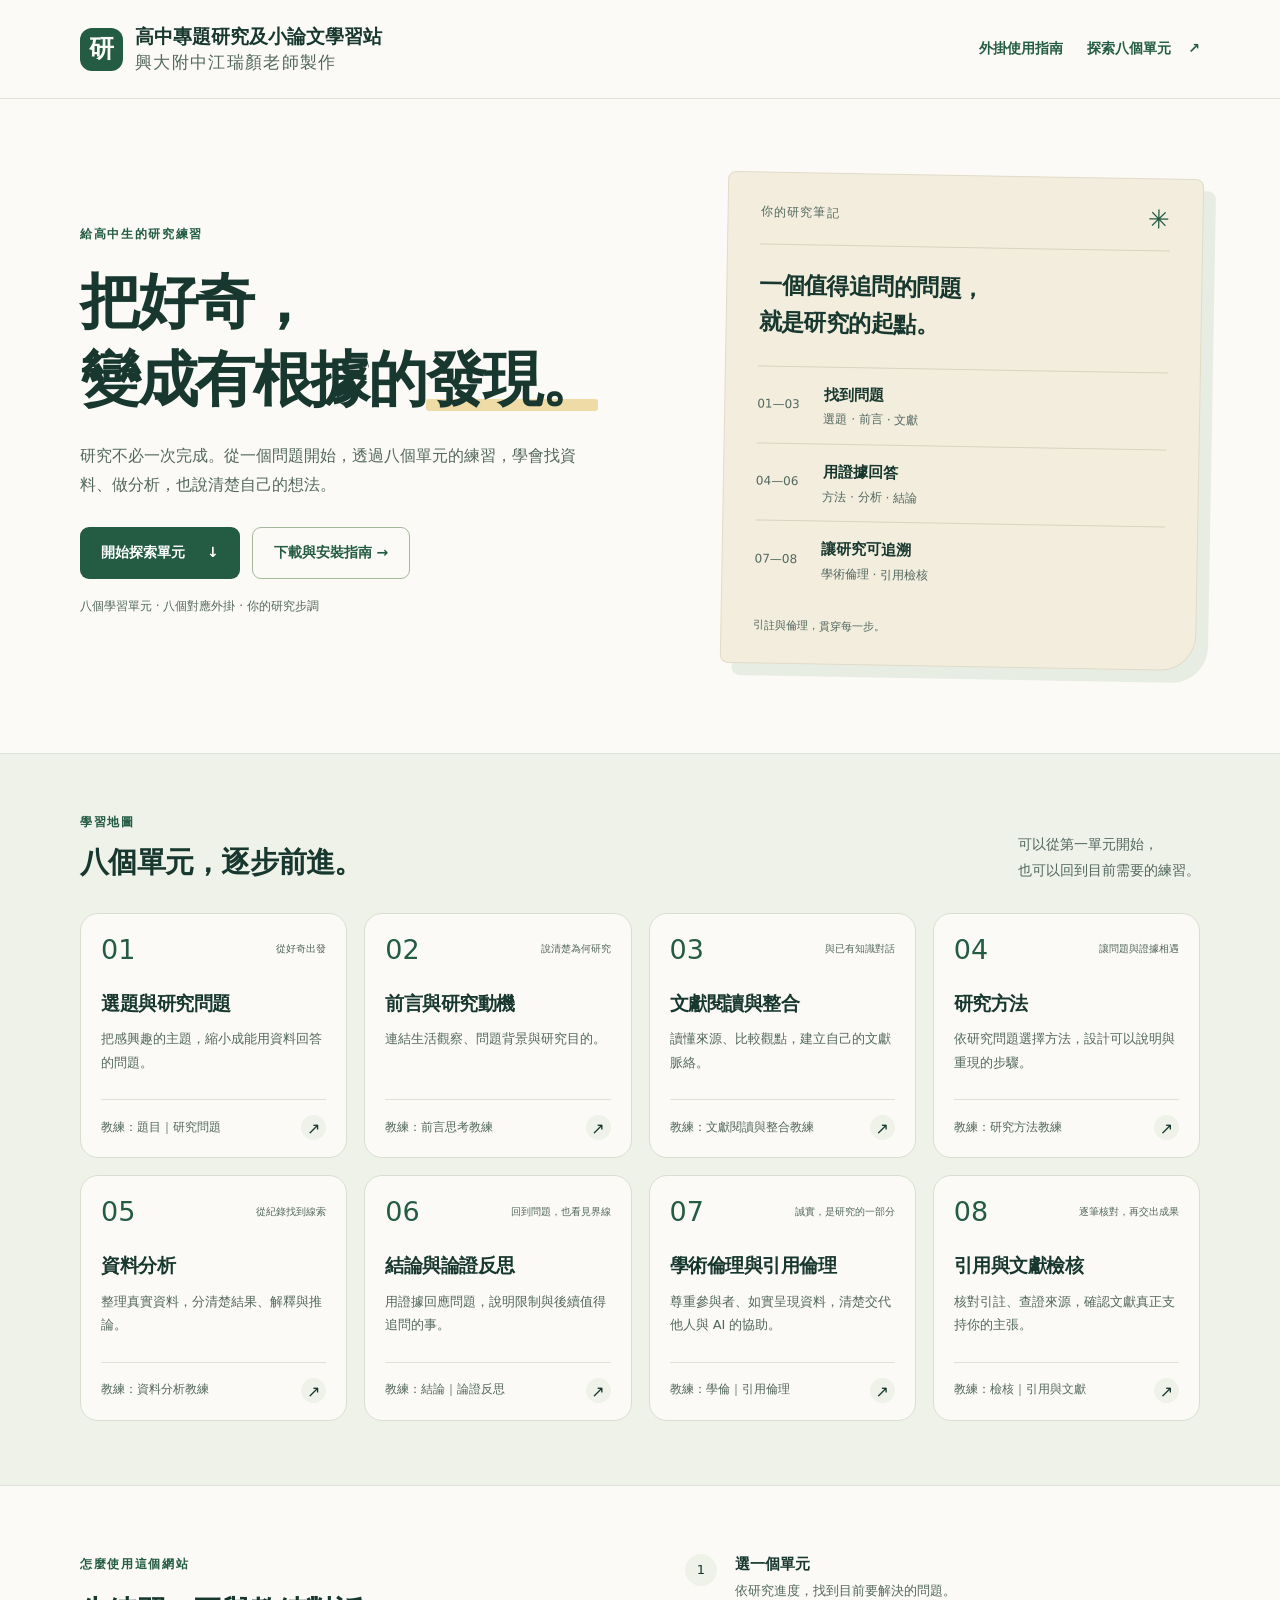
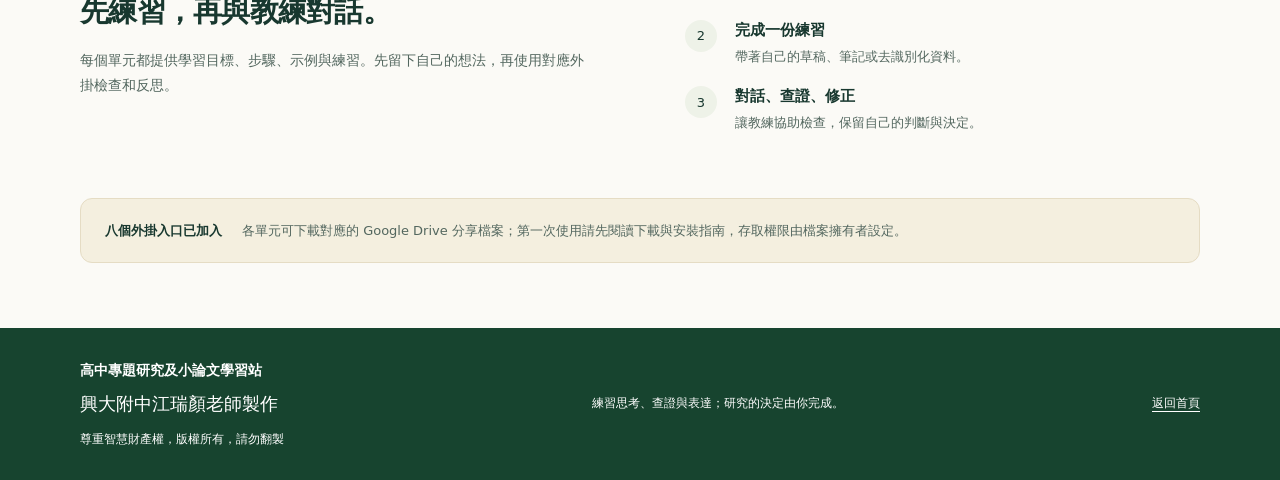
==== index.html @ 30ebf316 "Update teacher credits and footer copyright notice" ====
<!doctype html>
<html lang="zh-Hant">
<head>
  <meta charset="utf-8">
  <meta name="viewport" content="width=device-width, initial-scale=1">
  <meta name="description" content="給高中生的八個研究學習單元，從選題、前言、文獻到方法、分析、結論、學術倫理與引用檢核。">
  <meta name="color-scheme" content="light">
  <title>高中專題研究及小論文學習站｜八個單元，一步步完成研究</title>
  <link rel="stylesheet" href="assets/styles.css">
  <script src="assets/plugin-links.js" defer></script>
  <script src="assets/site.js" defer></script>
</head>
<body>
  <a class="skip-link" href="#main">跳到主要內容</a>
  <header class="site-header"><div class="container header-inner">
    <a class="brand" href="index.html"><span class="brand-mark" aria-hidden="true">研</span><span>高中專題研究及小論文學習站<small>興大附中江瑞顏老師製作</small></span></a>
    <nav class="header-actions" aria-label="主要導覽"><a class="header-link" href="guide.html">外掛使用指南</a><a class="header-link" href="index.html#learning-units">探索八個單元 <span aria-hidden="true">↗</span></a></nav>
  </div></header>
  <main id="main">
    <section class="hero container" aria-labelledby="hero-title">
      <div class="hero-copy"><p class="eyebrow">給高中生的研究練習</p><h1 id="hero-title">把好奇，<br>變成有根據的<span>發現。</span></h1><p class="hero-description">研究不必一次完成。從一個問題開始，透過八個單元的練習，學會找資料、做分析，也說清楚自己的想法。</p><div class="hero-actions"><a class="button primary" href="#learning-units">開始探索單元 <span aria-hidden="true">↓</span></a><a class="button secondary" href="guide.html">下載與安裝指南 →</a></div><p class="hero-caption">八個學習單元 · 八個對應外掛 · 你的研究步調</p></div>
      <aside class="research-note" aria-label="研究學習路徑"><div class="note-top"><span>你的研究筆記</span><span aria-hidden="true">✳</span></div><p class="note-question">一個值得追問的問題，<br>就是研究的起點。</p><ol class="note-path"><li><span>01—03</span><div><strong>找到問題</strong><small>選題 · 前言 · 文獻</small></div></li><li><span>04—06</span><div><strong>用證據回答</strong><small>方法 · 分析 · 結論</small></div></li><li><span>07—08</span><div><strong>讓研究可追溯</strong><small>學術倫理 · 引用檢核</small></div></li></ol><p class="note-footer">引註與倫理，貫穿每一步。</p></aside>
    </section>
    <section id="learning-units" class="units-section" aria-labelledby="units-heading"><div class="container">
      <div class="section-heading"><div><p class="eyebrow">學習地圖</p><h2 id="units-heading">八個單元，逐步前進。</h2></div><p>可以從第一單元開始，<br>也可以回到目前需要的練習。</p></div>
      <ol class="unit-grid"><li><a class="unit-card" href="topic.html"><div class="card-top"><span class="unit-number">01</span><span class="unit-tag">從好奇出發</span></div><h3>選題與研究問題</h3><p>把感興趣的主題，縮小成能用資料回答的問題。</p><div class="card-bottom"><span>教練：題目｜研究問題</span><span class="card-arrow" aria-hidden="true">↗</span></div></a></li>
<li><a class="unit-card" href="introduction.html"><div class="card-top"><span class="unit-number">02</span><span class="unit-tag">說清楚為何研究</span></div><h3>前言與研究動機</h3><p>連結生活觀察、問題背景與研究目的。</p><div class="card-bottom"><span>教練：前言思考教練</span><span class="card-arrow" aria-hidden="true">↗</span></div></a></li>
<li><a class="unit-card" href="literature.html"><div class="card-top"><span class="unit-number">03</span><span class="unit-tag">與已有知識對話</span></div><h3>文獻閱讀與整合</h3><p>讀懂來源、比較觀點，建立自己的文獻脈絡。</p><div class="card-bottom"><span>教練：文獻閱讀與整合教練</span><span class="card-arrow" aria-hidden="true">↗</span></div></a></li>
<li><a class="unit-card" href="methods.html"><div class="card-top"><span class="unit-number">04</span><span class="unit-tag">讓問題與證據相遇</span></div><h3>研究方法</h3><p>依研究問題選擇方法，設計可以說明與重現的步驟。</p><div class="card-bottom"><span>教練：研究方法教練</span><span class="card-arrow" aria-hidden="true">↗</span></div></a></li>
<li><a class="unit-card" href="analysis.html"><div class="card-top"><span class="unit-number">05</span><span class="unit-tag">從紀錄找到線索</span></div><h3>資料分析</h3><p>整理真實資料，分清楚結果、解釋與推論。</p><div class="card-bottom"><span>教練：資料分析教練</span><span class="card-arrow" aria-hidden="true">↗</span></div></a></li>
<li><a class="unit-card" href="conclusion.html"><div class="card-top"><span class="unit-number">06</span><span class="unit-tag">回到問題，也看見界線</span></div><h3>結論與論證反思</h3><p>用證據回應問題，說明限制與後續值得追問的事。</p><div class="card-bottom"><span>教練：結論｜論證反思</span><span class="card-arrow" aria-hidden="true">↗</span></div></a></li>
<li><a class="unit-card" href="ethics.html"><div class="card-top"><span class="unit-number">07</span><span class="unit-tag">誠實，是研究的一部分</span></div><h3>學術倫理與引用倫理</h3><p>尊重參與者、如實呈現資料，清楚交代他人與 AI 的協助。</p><div class="card-bottom"><span>教練：學倫｜引用倫理</span><span class="card-arrow" aria-hidden="true">↗</span></div></a></li>
<li><a class="unit-card" href="audit.html"><div class="card-top"><span class="unit-number">08</span><span class="unit-tag">逐筆核對，再交出成果</span></div><h3>引用與文獻檢核</h3><p>核對引註、查證來源，確認文獻真正支持你的主張。</p><div class="card-bottom"><span>教練：檢核｜引用與文獻</span><span class="card-arrow" aria-hidden="true">↗</span></div></a></li></ol>
    </div></section>
    <section class="container learning-guide" aria-labelledby="guide-heading"><div><p class="eyebrow">怎麼使用這個網站</p><h2 id="guide-heading">先練習，再與教練對話。</h2><p>每個單元都提供學習目標、步驟、示例與練習。先留下自己的想法，再使用對應外掛檢查和反思。</p></div><ol class="guide-steps"><li><span>1</span><div><h3>選一個單元</h3><p>依研究進度，找到目前要解決的問題。</p></div></li><li><span>2</span><div><h3>完成一份練習</h3><p>帶著自己的草稿、筆記或去識別化資料。</p></div></li><li><span>3</span><div><h3>對話、查證、修正</h3><p>讓教練協助檢查，保留自己的判斷與決定。</p></div></li></ol></section>
    <div class="container plugin-note"><strong>八個外掛分享檔案</strong><p>各單元提供對應的 Google Drive 檔案入口；第一次使用請先閱讀下載與安裝指南。</p></div>
  </main>
<footer class="site-footer"><div class="container footer-inner"><div class="footer-brand"><p>高中專題研究及小論文學習站</p><small class="creator-credit">興大附中江瑞顏老師製作</small><small class="copyright-notice">尊重智慧財產權，版權所有，請勿翻製</small></div><p>練習思考、查證與表達；研究的決定由你完成。</p><a href="index.html">返回首頁</a></div></footer>
</body>
</html>
---- assets/styles.css ----
:root {
  --ink: #18382f;
  --muted: #53675f;
  --paper: #fbfaf6;
  --green: #235b43;
  --green-dark: #17442f;
  --line: #dce2d8;
  --soft: #eef2e8;
  --gold: #eedba6;
  --radius: 18px;
}
* { box-sizing: border-box; }
html { scroll-behavior: smooth; scroll-padding-top: 24px; }
body { margin: 0; background: var(--paper); color: var(--ink); font-family: "Noto Sans TC", "PingFang TC", "Microsoft JhengHei", system-ui, sans-serif; line-height: 1.8; }
a { color: var(--green); text-underline-offset: 4px; }
button, input, textarea { font: inherit; }
[hidden] { display: none !important; }
a:focus-visible, summary:focus-visible { outline: 3px solid #a46f13; outline-offset: 5px; }
h1, h2, h3, p { margin-top: 0; }
h1, h2, h3 { line-height: 1.4; }
.container { width: min(1120px, calc(100% - 64px)); margin-inline: auto; }
.skip-link { position: absolute; z-index: 10; top: -80px; left: 12px; padding: 10px 16px; background: white; }
.skip-link:focus { top: 10px; }
.site-header { border-bottom: 1px solid var(--line); }
.header-inner { min-height: 98px; display: flex; align-items: center; justify-content: space-between; gap: 24px; }
.brand { display: flex; align-items: center; gap: 12px; color: var(--ink); font-size: 19px; font-weight: 750; text-decoration: none; line-height: 1.5; }
.brand-mark { display: grid; place-items: center; flex-shrink: 0; width: 43px; height: 43px; background: var(--green); color: var(--paper); font-family: serif; font-size: 25px; border-radius: 12px; }
.brand small { display: block; font-size: 16.5px; letter-spacing: .08em; font-weight: 500; color: var(--muted); }
.header-link { font-size: 14px; font-weight: 650; text-decoration: none; }
.header-link span { margin-left: 12px; }
.header-actions { display: flex; align-items: center; gap: 24px; }
.header-actions [aria-current="page"] { text-decoration: underline; }
.hero-actions { display: flex; flex-wrap: wrap; gap: 12px; }
.secondary { background: transparent; color: var(--green); border: 1px solid #a4b99c; }
.secondary:hover { background: var(--soft); }
.student-guide { max-width: 820px; padding-block: 35px 65px; }
.guide-toc { display: flex; flex-wrap: wrap; gap: 10px; margin-bottom: 30px; }
.guide-toc a { padding: 8px 13px; background: var(--soft); border-radius: 8px; font-size: 13px; text-decoration: none; }
.guide-toc a:hover { background: #dfe8d8; }
.install-requirement h3 { font-size: 16px; margin-bottom: 10px; }
.install-requirement p:last-child { margin-bottom: 0; }
.package-details { margin-top: 14px; font-size: 13px; }
.package-details summary { color: var(--green); cursor: pointer; }
.package-details p { margin-top: 12px; font-size: 13px; }
.package-details pre { max-width: 100%; overflow-x: auto; border: 1px solid var(--line); padding: 16px; background: white; border-radius: 8px; line-height: 1.5; }
.student-guide blockquote { margin: 15px 0; border-left: 3px solid #ad9456; padding-left: 16px; font-size: 15px; }
.guide-faq { border-bottom: 1px solid var(--line); padding-block: 15px; }
.guide-faq summary { cursor: pointer; font-size: 15px; font-weight: 650; }
.guide-faq p { margin-top: 14px; margin-bottom: 0; }
.plugin-guide a { font-size: 13px; font-weight: 650; }
.installation-route { margin-block: 26px; padding: 24px; border: 1px solid var(--line); border-radius: var(--radius); background: white; }
.installation-route > h3 { font-size: 21px; margin-bottom: 10px; }
.installation-route .eyebrow { margin-bottom: 9px; }
.installation-route h4 { margin: 0 0 8px; font-size: 16px; line-height: 1.5; }
.copy-link-button { display: block; margin-top: 10px; padding: 7px 10px; border: 1px solid #a4b99c; background: var(--soft); color: var(--green); border-radius: 7px; cursor: pointer; font: inherit; font-size: 12px; }
.copy-link-button:hover { background: #dfe8d8; }
button:focus-visible, input:focus-visible { outline: 3px solid #a46f13; outline-offset: 3px; }
.copy-feedback { display: block; margin-top: 6px; font-size: 12px; color: var(--muted); }
[data-plugin-url] { margin-top: 8px; width: 100%; min-width: 130px; border: 1px solid var(--line); padding: 7px; font-size: 12px; background: var(--paper); }
.hero { padding-block: 76px 86px; display: grid; grid-template-columns: 1.2fr 1fr; gap: 72px; align-items: center; }
.eyebrow { color: var(--green); font-size: 12px; font-weight: 750; letter-spacing: .14em; margin-bottom: 16px; }
.hero h1 { font-size: clamp(38px, 4.8vw, 60px); line-height: 1.3; letter-spacing: -.04em; margin-bottom: 24px; }
.hero h1 span { position: relative; white-space: nowrap; }
.hero h1 span::after { content: ""; position: absolute; bottom: 3px; left: 0; right: 0; height: 12px; background: var(--gold); z-index: -1; border-radius: 3px; }
.hero-description { max-width: 500px; color: var(--muted); font-size: 16px; margin-bottom: 28px; }
.button { display: inline-flex; align-items: center; justify-content: center; gap: 22px; padding: 12px 21px; border-radius: 9px; font-size: 14px; font-weight: 650; text-decoration: none; }
.primary { background: var(--green); color: white; }
.primary:hover { background: var(--green-dark); }
.hero-caption { margin-top: 17px; margin-bottom: 0; font-size: 12px; color: var(--muted); }
.research-note { position: relative; background: #f2eddd; border: 1px solid #e1dbc8; border-radius: 8px 8px 36px 8px; padding: 27px 32px; box-shadow: 12px 12px 0 #e8ede3; transform: rotate(1deg); }
.note-top { display: flex; align-items: center; justify-content: space-between; padding-bottom: 18px; margin-bottom: 22px; border-bottom: 1px solid #d9d3bf; font-size: 12px; letter-spacing: .1em; color: var(--muted); }
.note-top > span:last-child { font-size: 26px; line-height: 1; color: var(--green); }
.note-question { font-size: 23px; font-weight: 700; letter-spacing: -.025em; line-height: 1.6; margin-bottom: 25px; }
.note-path { list-style: none; padding: 0; margin: 0; }
.note-path li { display: flex; align-items: center; gap: 24px; padding: 13px 0; border-top: 1px solid #d9d3bf; }
.note-path li > span { font-size: 12px; color: var(--muted); font-variant-numeric: tabular-nums; }
.note-path strong { font-size: 15px; }
.note-path small { display: block; color: var(--muted); font-size: 12px; }
.note-footer { color: var(--muted); font-size: 11px; margin: 18px 0 0; }
.units-section { background: var(--soft); border-block: 1px solid var(--line); padding-block: 58px 64px; }
.section-heading { display: flex; align-items: flex-end; justify-content: space-between; gap: 24px; margin-bottom: 30px; }
.section-heading h2, .learning-guide h2 { font-size: 29px; letter-spacing: -.025em; margin-bottom: 0; }
.section-heading .eyebrow { margin-bottom: 9px; }
.section-heading > p { font-size: 14px; color: var(--muted); margin-bottom: 0; }
.unit-grid { list-style: none; padding: 0; margin: 0; display: grid; grid-template-columns: repeat(4, minmax(0, 1fr)); gap: 17px; }
.unit-grid > li { min-width: 0; }
.unit-card { display: flex; flex-direction: column; height: 100%; padding: 22px 20px 17px; border: 1px solid #d8dfd1; border-radius: var(--radius); background: var(--paper); color: var(--ink); text-decoration: none; transition: transform .18s, border-color .18s, box-shadow .18s; }
.unit-card:hover { transform: translateY(-4px); border-color: #88a17d; box-shadow: 0 7px 15px #233e2310; }
.card-top { display: flex; align-items: center; justify-content: space-between; gap: 8px; margin-bottom: 27px; }
.unit-number { color: var(--green); font-size: 27px; line-height: 1; font-weight: 500; font-variant-numeric: tabular-nums; }
.unit-tag { color: var(--muted); font-size: 10px; text-align: right; }
.unit-card h3 { font-size: 19px; letter-spacing: -.025em; margin-bottom: 11px; }
.unit-card > p { color: var(--muted); font-size: 13px; margin-bottom: 25px; }
.card-bottom { display: flex; justify-content: space-between; align-items: center; gap: 10px; margin-top: auto; padding-top: 15px; border-top: 1px solid var(--line); }
.card-bottom > span:first-child { font-size: 12px; color: var(--muted); }
.card-arrow { width: 25px; height: 25px; flex-shrink: 0; display: grid; place-items: center; background: var(--soft); border-radius: 50%; font-size: 16px; }
.learning-guide { display: grid; grid-template-columns: 1fr 1fr; gap: 90px; padding-block: 68px 45px; }
.learning-guide h2 { margin-bottom: 16px; }
.learning-guide > div > p:last-child { color: var(--muted); font-size: 14px; }
.guide-steps { list-style: none; margin: 0; padding: 0; }
.guide-steps li { display: flex; align-items: flex-start; gap: 18px; margin-bottom: 18px; }
.guide-steps li > span { display: grid; place-items: center; flex-shrink: 0; width: 32px; height: 32px; background: var(--soft); border-radius: 50%; font-size: 13px; }
.guide-steps h3 { font-size: 15px; margin-bottom: 4px; }
.guide-steps p { color: var(--muted); font-size: 13px; margin-bottom: 0; }
.plugin-note { display: flex; align-items: flex-start; gap: 20px; padding: 20px 24px; background: #f4efdf; border: 1px solid #e5dcc4; border-radius: 12px; margin-bottom: 65px; font-size: 13px; }
.plugin-note strong { flex-shrink: 0; }
.plugin-note p { color: var(--muted); margin-bottom: 0; }
.site-footer { background: var(--green-dark); color: white; }
.footer-inner { display: flex; align-items: center; justify-content: space-between; gap: 24px; padding-block: 30px; font-size: 12px; }
.footer-inner p { margin: 0; }
.footer-inner p:first-child { color: white; font-weight: 650; font-size: 14px; }
.footer-inner a { color: inherit; }
.creator-credit { display: block; margin-top: 5px; font-size: 18px; font-weight: 400; color: inherit; }
.copyright-notice { display: block; margin-top: 8px; font-size: 12px; color: inherit; }
.lesson-layout { display: grid; grid-template-columns: 238px minmax(0, 1fr); gap: 64px; padding-block: 42px 65px; }
.lesson-sidebar { align-self: start; position: sticky; top: 24px; }
.back-link { display: inline-block; font-size: 13px; text-decoration: none; margin-bottom: 28px; }
.lesson-sidebar h2 { font-size: 12px; color: var(--muted); letter-spacing: .1em; margin-bottom: 10px; }
.lesson-sidebar ol { list-style: none; padding: 0; margin: 0; }
.lesson-sidebar li { margin-bottom: 4px; }
.lesson-sidebar nav a { display: flex; gap: 13px; padding: 10px 12px; border-radius: 8px; text-decoration: none; color: var(--muted); font-size: 13px; }
.lesson-sidebar nav a span { color: var(--green); font-size: 11px; padding-top: 1px; font-variant-numeric: tabular-nums; }
.lesson-sidebar nav a:hover { background: var(--soft); }
.lesson-sidebar nav a[aria-current="page"] { background: var(--green); color: white; }
.lesson-sidebar nav a[aria-current="page"] span { color: #d0e6c9; }
.sidebar-note { padding-top: 22px; margin-top: 22px; border-top: 1px solid var(--line); font-size: 12px; color: var(--muted); }
.lesson-heading { padding-top: 8px; padding-bottom: 30px; margin-bottom: 28px; border-bottom: 1px solid var(--line); }
.lesson-heading .eyebrow { margin-bottom: 12px; }
.lesson-heading h1 { font-size: clamp(28px, 3.4vw, 42px); letter-spacing: -.04em; margin-bottom: 14px; }
.lesson-intro { color: var(--muted); font-size: 17px; margin-bottom: 18px; }
.coach-label { display: inline-block; padding: 5px 10px; color: var(--green); background: var(--soft); font-size: 12px; border-radius: 6px; }
.lesson-section { margin-bottom: 34px; }
.lesson-section h2 { font-size: 21px; letter-spacing: -.02em; margin-bottom: 14px; }
.lesson-section p { color: var(--muted); font-size: 15px; }
.goals { background: var(--soft); padding: 24px 26px; border-radius: var(--radius); }
.goals ul { margin: 0; padding-left: 21px; font-size: 14px; }
.goals li { margin-block: 6px; }
.lesson-section-heading { display: flex; align-items: baseline; gap: 12px; margin-bottom: 16px; }
.lesson-section-heading > span { font-size: 12px; font-weight: 650; color: var(--green); }
.lesson-section-heading h2 { margin: 0; }
.lesson-steps { list-style: none; padding: 0; margin: 0; }
.lesson-steps li { display: flex; gap: 18px; padding-block: 20px; border-bottom: 1px solid var(--line); }
.step-number { display: grid; place-items: center; flex-shrink: 0; width: 34px; height: 34px; color: var(--green); background: var(--soft); border-radius: 50%; font-size: 12px; font-variant-numeric: tabular-nums; }
.lesson-steps h3 { font-size: 17px; margin-bottom: 8px; }
.lesson-steps p { margin-bottom: 0; }
.example-box { padding: 26px; background: #f3eddb; border: 1px solid #e6ddc5; border-radius: var(--radius); }
.example-box .eyebrow { color: #675630; font-size: 11px; }
.example-box p:last-child { margin-bottom: 0; }
.example-label { font-size: 12px !important; border-left: 3px solid #ad9456; padding-left: 12px; }
.exercise-box { padding: 26px; border: 1px solid var(--line); border-radius: var(--radius); background: white; }
.exercise-box > p { font-size: 13px; }
.exercise-box ol { padding-left: 23px; margin-block: 0 24px; font-size: 15px; }
.exercise-box li { padding-left: 3px; margin-bottom: 10px; }
.reflection { border-top: 1px solid var(--line); padding-top: 20px; }
.reflection h3 { font-size: 14px; color: var(--green); margin-bottom: 7px; }
.reflection p { margin-bottom: 0; font-size: 14px; }
.plugin-panel { background: #edf2eb; border: 1px solid #d1dfcc; padding: 26px; border-radius: var(--radius); }
.plugin-panel .eyebrow { font-size: 11px; margin-bottom: 9px; }
.plugin-panel h2 { font-size: 20px; }
.plugin-status { padding: 10px 14px; background: var(--paper); border: 1px dashed #a8baa1; border-radius: 7px; font-size: 13px !important; }
.plugin-panel details { margin-top: 22px; border-top: 1px solid #d1dfcc; padding-top: 14px; }
.plugin-panel summary { cursor: pointer; font-size: 13px; color: var(--green); font-weight: 650; }
.plugin-panel blockquote { margin: 16px 0 0; padding: 12px 16px; border-left: 3px solid #9bb18e; color: var(--muted); font-size: 14px; overflow-wrap: anywhere; }
.plugin-panel .resource-link { margin: 18px 0 0; font-size: 12px; }
.table-scroll { overflow-x: auto; margin-bottom: 20px; }
table { width: 100%; border-collapse: collapse; font-size: 13px; text-align: left; }
caption { text-align: left; font-size: 12px; color: var(--muted); padding-bottom: 12px; }
th, td { padding: 12px 10px; border-bottom: 1px solid #dcd4bf; vertical-align: top; }
th { font-weight: 650; }
td { color: var(--muted); }
.lesson-pagination { display: grid; grid-template-columns: 1fr 1fr; gap: 16px; margin-top: 40px; }
.lesson-pagination a { display: block; padding: 18px 20px; border: 1px solid var(--line); border-radius: 12px; text-decoration: none; background: white; }
.lesson-pagination a:hover { border-color: #88a17d; }
.lesson-pagination small { display: block; color: var(--muted); font-size: 11px; }
.lesson-pagination span { display: block; font-size: 14px; margin-top: 4px; }
.next-unit { text-align: right; }
@media (max-width: 1000px) {
  .hero { gap: 45px; }
  .research-note { padding: 24px; }
  .unit-grid { grid-template-columns: repeat(2, minmax(0, 1fr)); }
  .unit-card h3 { font-size: 21px; }
  .card-top { margin-bottom: 23px; }
  .unit-tag { font-size: 12px; }
  .lesson-layout { grid-template-columns: 210px minmax(0, 1fr); gap: 32px; }
}
@media (max-width: 720px) {
  .container { width: calc(100% - 36px); }
  .header-inner { min-height: 83px; gap: 12px; padding-block: 16px; flex-wrap: wrap; }
  .brand { font-size: 16px; gap: 9px; flex-basis: 100%; }
  .brand-mark { width: 37px; height: 37px; font-size: 23px; }
  .brand small { font-size: 13.5px; letter-spacing: .01em; }
  .header-link { font-size: 11px; }
  .header-link span { margin-left: 3px; }
  .header-actions { flex-direction: row; align-items: center; gap: 22px; flex-shrink: 0; width: 100%; justify-content: flex-end; }
  .header-actions .header-link { max-width: none; }
  .student-guide { padding-block: 25px 40px; }
  .installation-route { padding: 17px; }
  .guide-toc { display: grid; grid-template-columns: 1fr 1fr; gap: 7px; }
  .guide-toc a { font-size: 12px; padding: 9px; }
  .hero { grid-template-columns: 1fr; gap: 40px; padding-block: 45px 50px; }
  .hero h1 { font-size: clamp(35px, 8vw, 48px); }
  .hero-description { font-size: 15px; }
  .hero-caption { font-size: 11px; }
  .research-note { transform: none; margin-right: 9px; padding: 24px; }
  .note-question { font-size: 22px; }
  .section-heading { flex-direction: column; align-items: flex-start; gap: 16px; }
  .section-heading h2, .learning-guide h2 { font-size: 25px; }
  .section-heading > p br { display: none; }
  .units-section { padding-block: 38px; }
  .unit-grid { gap: 12px; }
  .unit-card { padding: 18px 15px 15px; border-radius: 14px; }
  .card-top { flex-direction: column; align-items: flex-start; gap: 9px; margin-bottom: 19px; }
  .unit-tag { font-size: 10px; text-align: left; }
  .unit-card h3 { font-size: 17px; }
  .unit-card > p { font-size: 12px; }
  .card-bottom { align-items: flex-end; }
  .card-bottom > span:first-child { font-size: 12px; }
  .learning-guide { grid-template-columns: 1fr; gap: 22px; padding-block: 42px 20px; }
  .plugin-note { flex-direction: column; gap: 4px; padding: 16px 18px; margin-bottom: 38px; }
  .footer-inner { flex-direction: column; align-items: flex-start; gap: 10px; padding-block: 24px; }
  .lesson-layout { display: flex; flex-direction: column; gap: 25px; padding-block: 25px 40px; }
  .lesson-sidebar { position: static; width: 100%; }
  .lesson-sidebar .back-link { margin-bottom: 18px; }
  .lesson-sidebar ol { display: grid; grid-template-columns: repeat(2, minmax(0, 1fr)); gap: 4px; }
  .lesson-sidebar li { margin-bottom: 0; }
  .lesson-sidebar nav a { height: 100%; align-items: baseline; gap: 7px; font-size: 11px; padding: 8px 9px; background: var(--soft); }
  .sidebar-note { display: none; }
  .lesson-heading { padding-top: 4px; }
  .lesson-heading h1 { font-size: 30px; }
  .lesson-intro { font-size: 15px; }
  .lesson-section { margin-bottom: 26px; }
  .goals, .example-box, .exercise-box, .plugin-panel { padding: 20px; border-radius: 14px; }
  .lesson-section h2 { font-size: 19px; }
  .lesson-steps li { gap: 12px; }
  .lesson-steps h3 { font-size: 16px; }
  .lesson-section p, .exercise-box ol { font-size: 14px; }
  .lesson-pagination { gap: 10px; }
  .lesson-pagination a { padding: 14px 12px; }
  .lesson-pagination span { font-size: 12px; }
}
@media (max-width: 370px) {
  .header-link { max-width: 80px; text-align: right; }
  .hero h1 { font-size: 33px; }
  .unit-grid { grid-template-columns: 1fr; }
  .card-top { flex-direction: row; align-items: center; }
  .unit-card h3 { font-size: 20px; }
}
@media (prefers-reduced-motion: reduce) {
  html { scroll-behavior: auto; }
  .unit-card { transition: none; }
}
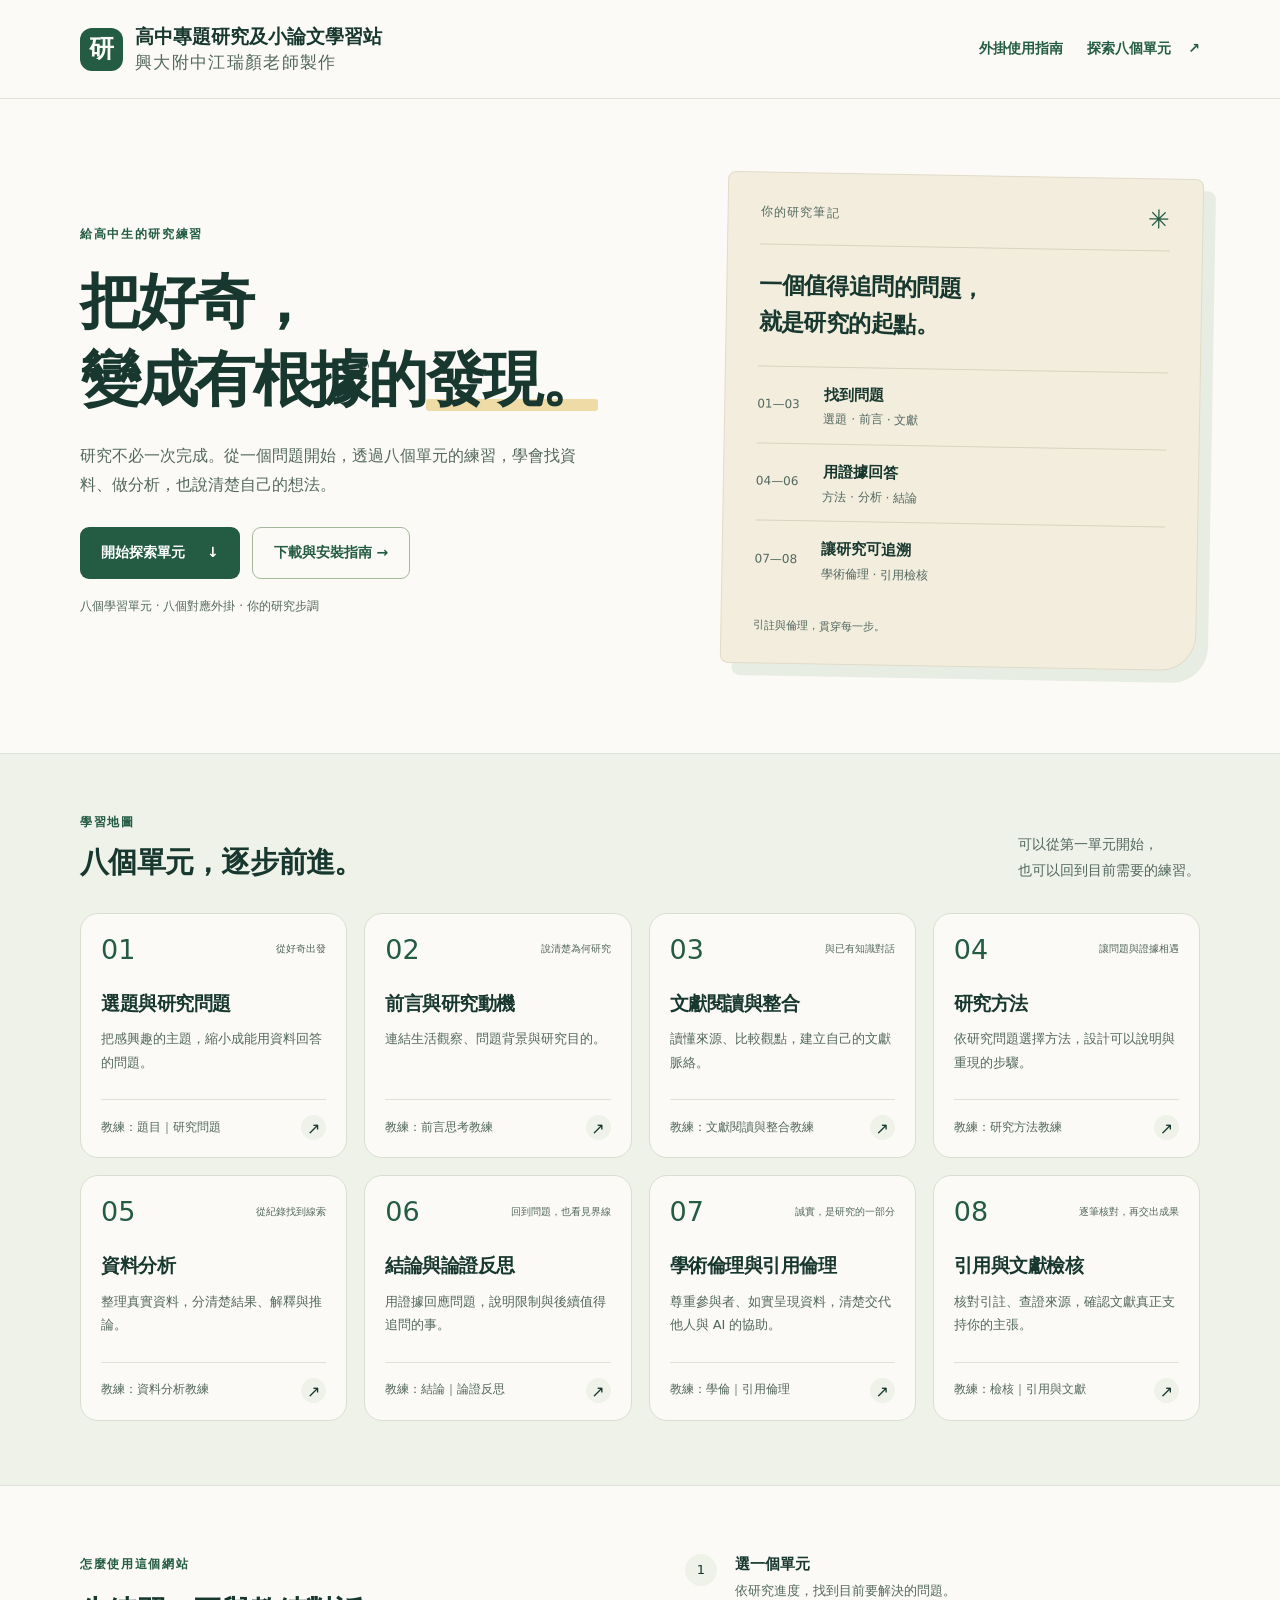
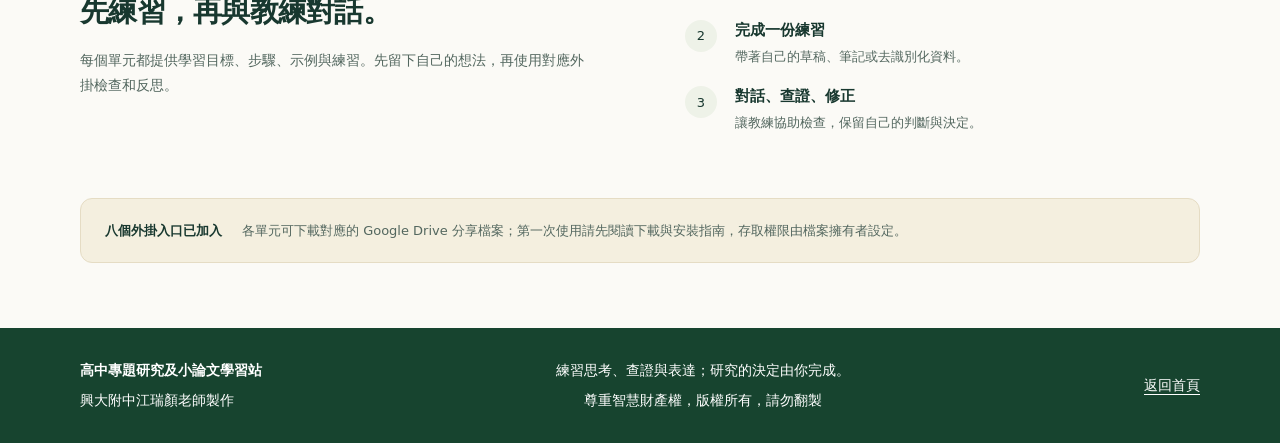
==== commit ec9828c1: "Align footer text sizes and move copyright to center column" ====
--- a/index.html
+++ b/index.html
@@ -35,6 +35,6 @@
     <section class="container learning-guide" aria-labelledby="guide-heading"><div><p class="eyebrow">怎麼使用這個網站</p><h2 id="guide-heading">先練習，再與教練對話。</h2><p>每個單元都提供學習目標、步驟、示例與練習。先留下自己的想法，再使用對應外掛檢查和反思。</p></div><ol class="guide-steps"><li><span>1</span><div><h3>選一個單元</h3><p>依研究進度，找到目前要解決的問題。</p></div></li><li><span>2</span><div><h3>完成一份練習</h3><p>帶著自己的草稿、筆記或去識別化資料。</p></div></li><li><span>3</span><div><h3>對話、查證、修正</h3><p>讓教練協助檢查，保留自己的判斷與決定。</p></div></li></ol></section>
     <div class="container plugin-note"><strong>八個外掛分享檔案</strong><p>各單元提供對應的 Google Drive 檔案入口；第一次使用請先閱讀下載與安裝指南。</p></div>
   </main>
-<footer class="site-footer"><div class="container footer-inner"><div class="footer-brand"><p>高中專題研究及小論文學習站</p><small class="creator-credit">興大附中江瑞顏老師製作</small><small class="copyright-notice">尊重智慧財產權，版權所有，請勿翻製</small></div><p>練習思考、查證與表達；研究的決定由你完成。</p><a href="index.html">返回首頁</a></div></footer>
+<footer class="site-footer"><div class="container footer-inner"><div class="footer-brand"><p>高中專題研究及小論文學習站</p><small class="creator-credit">興大附中江瑞顏老師製作</small></div><div class="footer-message"><p>練習思考、查證與表達；研究的決定由你完成。</p><p class="copyright-notice">尊重智慧財產權，版權所有，請勿翻製</p></div><a href="index.html">返回首頁</a></div></footer>
 </body>
 </html>
--- a/assets/styles.css
+++ b/assets/styles.css
@@ -106,12 +106,13 @@
 .plugin-note strong { flex-shrink: 0; }
 .plugin-note p { color: var(--muted); margin-bottom: 0; }
 .site-footer { background: var(--green-dark); color: white; }
-.footer-inner { display: flex; align-items: center; justify-content: space-between; gap: 24px; padding-block: 30px; font-size: 12px; }
+.footer-inner { display: grid; grid-template-columns: auto minmax(0, 1fr) auto; align-items: center; gap: 24px; padding-block: 30px; font-size: 14px; }
 .footer-inner p { margin: 0; }
-.footer-inner p:first-child { color: white; font-weight: 650; font-size: 14px; }
-.footer-inner a { color: inherit; }
-.creator-credit { display: block; margin-top: 5px; font-size: 18px; font-weight: 400; color: inherit; }
-.copyright-notice { display: block; margin-top: 8px; font-size: 12px; color: inherit; }
+.footer-brand > p { font-weight: 650; }
+.footer-inner a { color: inherit; justify-self: end; }
+.creator-credit { display: block; margin-top: 5px; font-size: inherit; font-weight: 400; color: inherit; }
+.footer-message { text-align: center; }
+.footer-message .copyright-notice { margin-top: 5px; font-size: inherit; color: inherit; }
 .lesson-layout { display: grid; grid-template-columns: 238px minmax(0, 1fr); gap: 64px; padding-block: 42px 65px; }
 .lesson-sidebar { align-self: start; position: sticky; top: 24px; }
 .back-link { display: inline-block; font-size: 13px; text-decoration: none; margin-bottom: 28px; }
@@ -217,7 +218,9 @@
   .card-bottom > span:first-child { font-size: 12px; }
   .learning-guide { grid-template-columns: 1fr; gap: 22px; padding-block: 42px 20px; }
   .plugin-note { flex-direction: column; gap: 4px; padding: 16px 18px; margin-bottom: 38px; }
-  .footer-inner { flex-direction: column; align-items: flex-start; gap: 10px; padding-block: 24px; }
+  .footer-inner { grid-template-columns: 1fr; justify-items: start; gap: 16px; padding-block: 24px; }
+  .footer-message { text-align: left; }
+  .footer-inner a { justify-self: start; }
   .lesson-layout { display: flex; flex-direction: column; gap: 25px; padding-block: 25px 40px; }
   .lesson-sidebar { position: static; width: 100%; }
   .lesson-sidebar .back-link { margin-bottom: 18px; }
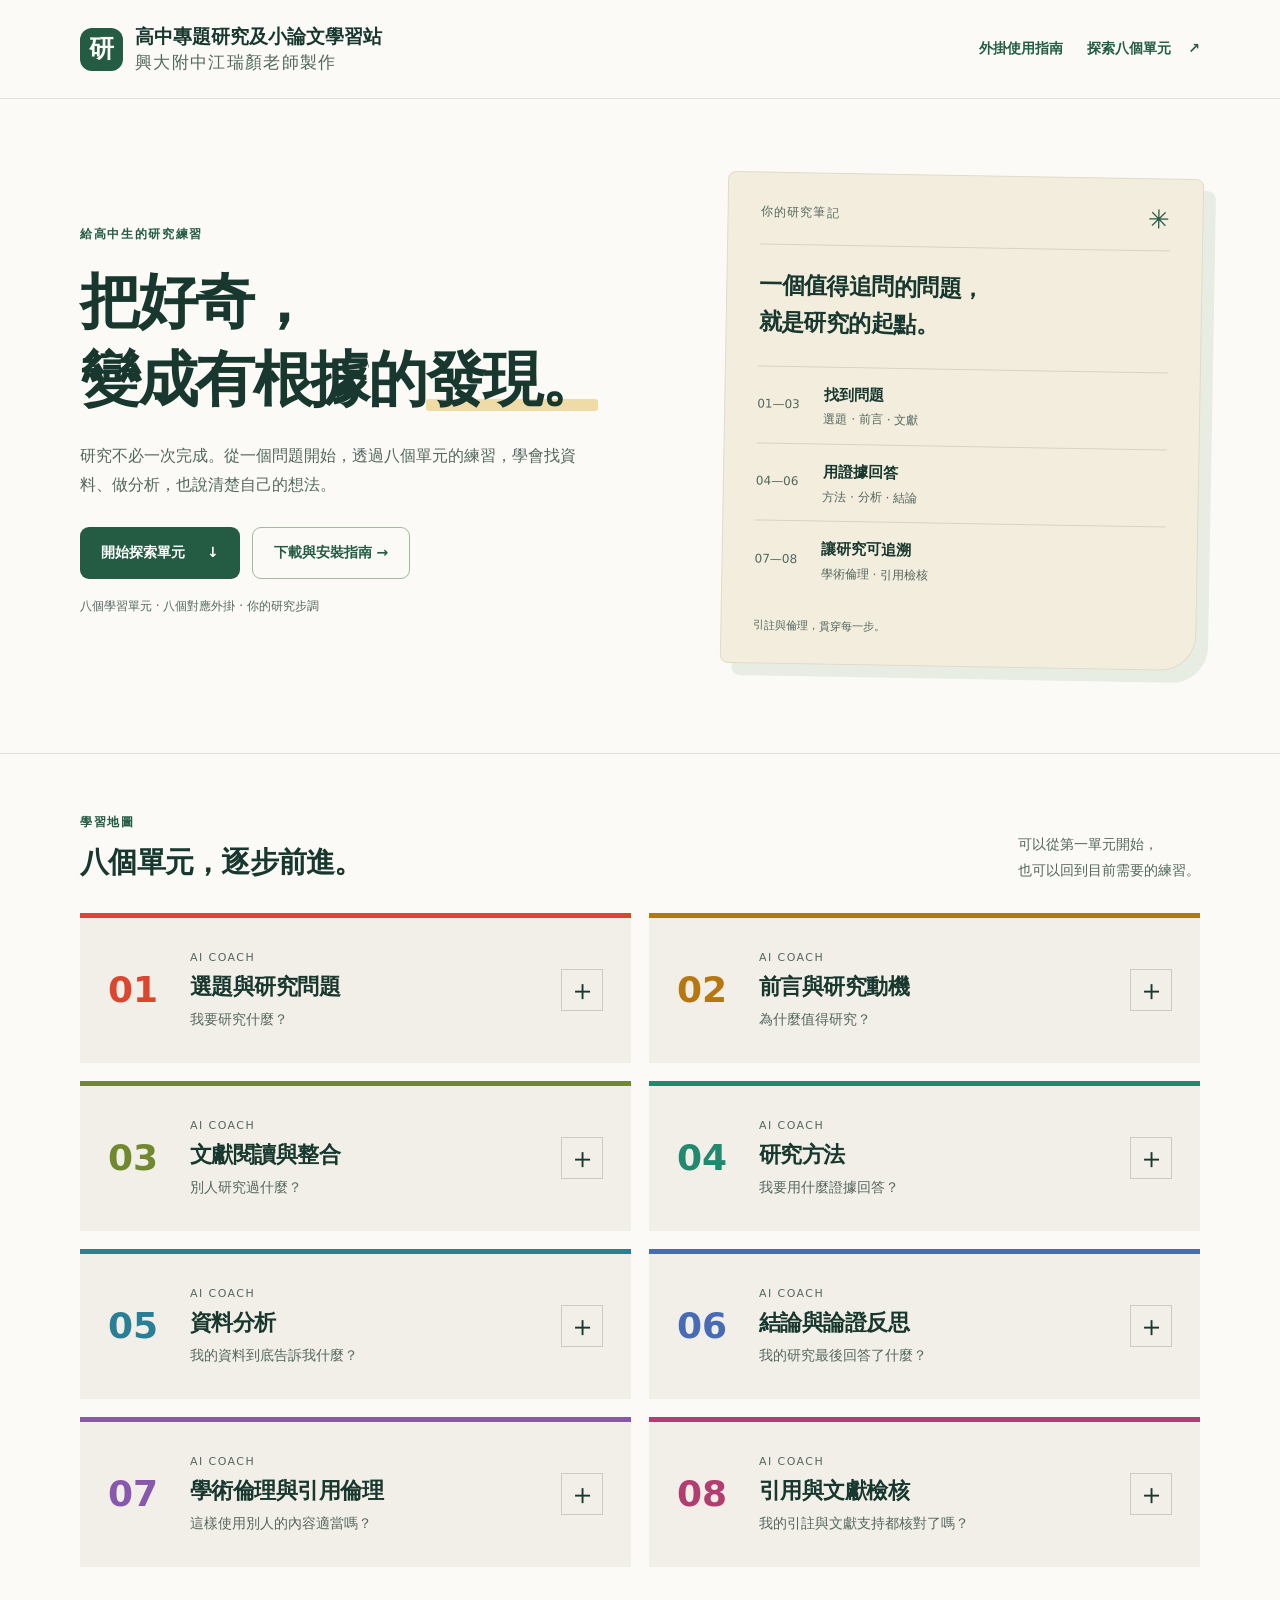
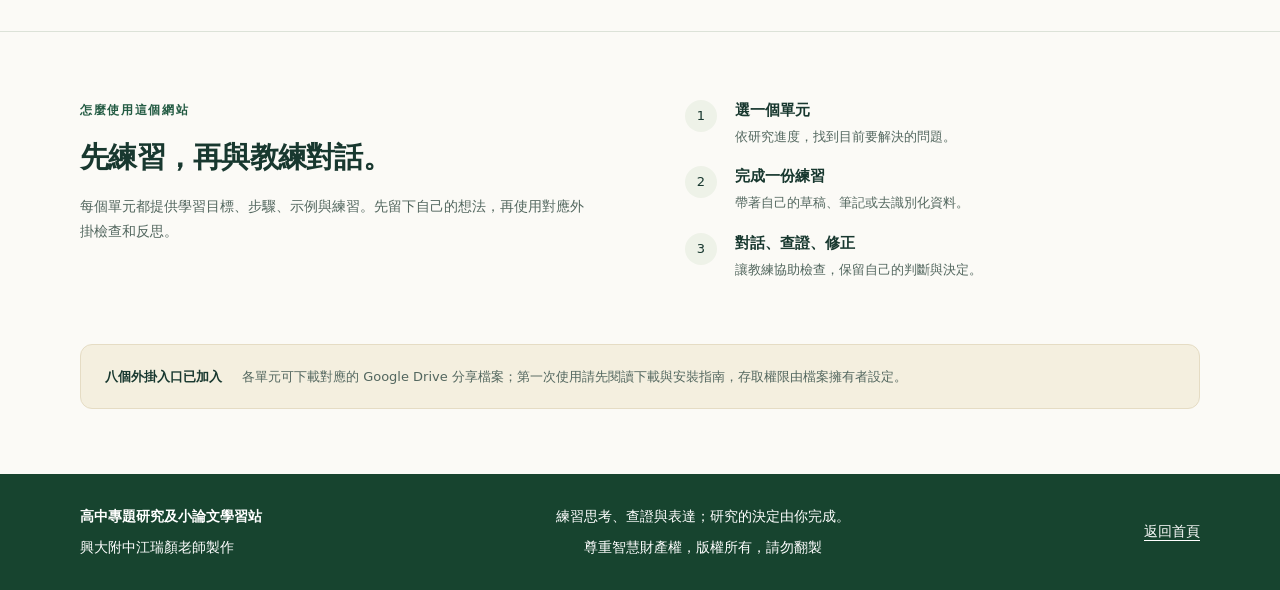
==== commit 6f8cf80a: "Restyle learning map as colorful horizontal coach cards" ====
--- a/index.html
+++ b/index.html
@@ -23,14 +23,14 @@
     </section>
     <section id="learning-units" class="units-section" aria-labelledby="units-heading"><div class="container">
       <div class="section-heading"><div><p class="eyebrow">學習地圖</p><h2 id="units-heading">八個單元，逐步前進。</h2></div><p>可以從第一單元開始，<br>也可以回到目前需要的練習。</p></div>
-      <ol class="unit-grid"><li><a class="unit-card" href="topic.html"><div class="card-top"><span class="unit-number">01</span><span class="unit-tag">從好奇出發</span></div><h3>選題與研究問題</h3><p>把感興趣的主題，縮小成能用資料回答的問題。</p><div class="card-bottom"><span>教練：題目｜研究問題</span><span class="card-arrow" aria-hidden="true">↗</span></div></a></li>
-<li><a class="unit-card" href="introduction.html"><div class="card-top"><span class="unit-number">02</span><span class="unit-tag">說清楚為何研究</span></div><h3>前言與研究動機</h3><p>連結生活觀察、問題背景與研究目的。</p><div class="card-bottom"><span>教練：前言思考教練</span><span class="card-arrow" aria-hidden="true">↗</span></div></a></li>
-<li><a class="unit-card" href="literature.html"><div class="card-top"><span class="unit-number">03</span><span class="unit-tag">與已有知識對話</span></div><h3>文獻閱讀與整合</h3><p>讀懂來源、比較觀點，建立自己的文獻脈絡。</p><div class="card-bottom"><span>教練：文獻閱讀與整合教練</span><span class="card-arrow" aria-hidden="true">↗</span></div></a></li>
-<li><a class="unit-card" href="methods.html"><div class="card-top"><span class="unit-number">04</span><span class="unit-tag">讓問題與證據相遇</span></div><h3>研究方法</h3><p>依研究問題選擇方法，設計可以說明與重現的步驟。</p><div class="card-bottom"><span>教練：研究方法教練</span><span class="card-arrow" aria-hidden="true">↗</span></div></a></li>
-<li><a class="unit-card" href="analysis.html"><div class="card-top"><span class="unit-number">05</span><span class="unit-tag">從紀錄找到線索</span></div><h3>資料分析</h3><p>整理真實資料，分清楚結果、解釋與推論。</p><div class="card-bottom"><span>教練：資料分析教練</span><span class="card-arrow" aria-hidden="true">↗</span></div></a></li>
-<li><a class="unit-card" href="conclusion.html"><div class="card-top"><span class="unit-number">06</span><span class="unit-tag">回到問題，也看見界線</span></div><h3>結論與論證反思</h3><p>用證據回應問題，說明限制與後續值得追問的事。</p><div class="card-bottom"><span>教練：結論｜論證反思</span><span class="card-arrow" aria-hidden="true">↗</span></div></a></li>
-<li><a class="unit-card" href="ethics.html"><div class="card-top"><span class="unit-number">07</span><span class="unit-tag">誠實，是研究的一部分</span></div><h3>學術倫理與引用倫理</h3><p>尊重參與者、如實呈現資料，清楚交代他人與 AI 的協助。</p><div class="card-bottom"><span>教練：學倫｜引用倫理</span><span class="card-arrow" aria-hidden="true">↗</span></div></a></li>
-<li><a class="unit-card" href="audit.html"><div class="card-top"><span class="unit-number">08</span><span class="unit-tag">逐筆核對，再交出成果</span></div><h3>引用與文獻檢核</h3><p>核對引註、查證來源，確認文獻真正支持你的主張。</p><div class="card-bottom"><span>教練：檢核｜引用與文獻</span><span class="card-arrow" aria-hidden="true">↗</span></div></a></li></ol>
+      <ol class="unit-grid"><li><a class="unit-card" href="topic.html" aria-label="開啟單元 01：選題與研究問題"><span class="unit-number" aria-hidden="true">01</span><div class="unit-card-copy"><span class="unit-coach-label">AI COACH</span><h3>選題與研究問題</h3><p>我要研究什麼？</p></div><span class="card-plus" aria-hidden="true">＋</span></a></li>
+<li><a class="unit-card" href="introduction.html" aria-label="開啟單元 02：前言與研究動機"><span class="unit-number" aria-hidden="true">02</span><div class="unit-card-copy"><span class="unit-coach-label">AI COACH</span><h3>前言與研究動機</h3><p>為什麼值得研究？</p></div><span class="card-plus" aria-hidden="true">＋</span></a></li>
+<li><a class="unit-card" href="literature.html" aria-label="開啟單元 03：文獻閱讀與整合"><span class="unit-number" aria-hidden="true">03</span><div class="unit-card-copy"><span class="unit-coach-label">AI COACH</span><h3>文獻閱讀與整合</h3><p>別人研究過什麼？</p></div><span class="card-plus" aria-hidden="true">＋</span></a></li>
+<li><a class="unit-card" href="methods.html" aria-label="開啟單元 04：研究方法"><span class="unit-number" aria-hidden="true">04</span><div class="unit-card-copy"><span class="unit-coach-label">AI COACH</span><h3>研究方法</h3><p>我要用什麼證據回答？</p></div><span class="card-plus" aria-hidden="true">＋</span></a></li>
+<li><a class="unit-card" href="analysis.html" aria-label="開啟單元 05：資料分析"><span class="unit-number" aria-hidden="true">05</span><div class="unit-card-copy"><span class="unit-coach-label">AI COACH</span><h3>資料分析</h3><p>我的資料到底告訴我什麼？</p></div><span class="card-plus" aria-hidden="true">＋</span></a></li>
+<li><a class="unit-card" href="conclusion.html" aria-label="開啟單元 06：結論與論證反思"><span class="unit-number" aria-hidden="true">06</span><div class="unit-card-copy"><span class="unit-coach-label">AI COACH</span><h3>結論與論證反思</h3><p>我的研究最後回答了什麼？</p></div><span class="card-plus" aria-hidden="true">＋</span></a></li>
+<li><a class="unit-card" href="ethics.html" aria-label="開啟單元 07：學術倫理與引用倫理"><span class="unit-number" aria-hidden="true">07</span><div class="unit-card-copy"><span class="unit-coach-label">AI COACH</span><h3>學術倫理與引用倫理</h3><p>這樣使用別人的內容適當嗎？</p></div><span class="card-plus" aria-hidden="true">＋</span></a></li>
+<li><a class="unit-card" href="audit.html" aria-label="開啟單元 08：引用與文獻檢核"><span class="unit-number" aria-hidden="true">08</span><div class="unit-card-copy"><span class="unit-coach-label">AI COACH</span><h3>引用與文獻檢核</h3><p>我的引註與文獻支持都核對了嗎？</p></div><span class="card-plus" aria-hidden="true">＋</span></a></li></ol>
     </div></section>
     <section class="container learning-guide" aria-labelledby="guide-heading"><div><p class="eyebrow">怎麼使用這個網站</p><h2 id="guide-heading">先練習，再與教練對話。</h2><p>每個單元都提供學習目標、步驟、示例與練習。先留下自己的想法，再使用對應外掛檢查和反思。</p></div><ol class="guide-steps"><li><span>1</span><div><h3>選一個單元</h3><p>依研究進度，找到目前要解決的問題。</p></div></li><li><span>2</span><div><h3>完成一份練習</h3><p>帶著自己的草稿、筆記或去識別化資料。</p></div></li><li><span>3</span><div><h3>對話、查證、修正</h3><p>讓教練協助檢查，保留自己的判斷與決定。</p></div></li></ol></section>
     <div class="container plugin-note"><strong>八個外掛分享檔案</strong><p>各單元提供對應的 Google Drive 檔案入口；第一次使用請先閱讀下載與安裝指南。</p></div>
--- a/assets/styles.css
+++ b/assets/styles.css
@@ -77,23 +77,29 @@
 .note-path strong { font-size: 15px; }
 .note-path small { display: block; color: var(--muted); font-size: 12px; }
 .note-footer { color: var(--muted); font-size: 11px; margin: 18px 0 0; }
-.units-section { background: var(--soft); border-block: 1px solid var(--line); padding-block: 58px 64px; }
+.units-section { background: var(--paper); border-block: 1px solid var(--line); padding-block: 58px 64px; }
 .section-heading { display: flex; align-items: flex-end; justify-content: space-between; gap: 24px; margin-bottom: 30px; }
 .section-heading h2, .learning-guide h2 { font-size: 29px; letter-spacing: -.025em; margin-bottom: 0; }
 .section-heading .eyebrow { margin-bottom: 9px; }
 .section-heading > p { font-size: 14px; color: var(--muted); margin-bottom: 0; }
-.unit-grid { list-style: none; padding: 0; margin: 0; display: grid; grid-template-columns: repeat(4, minmax(0, 1fr)); gap: 17px; }
-.unit-grid > li { min-width: 0; }
-.unit-card { display: flex; flex-direction: column; height: 100%; padding: 22px 20px 17px; border: 1px solid #d8dfd1; border-radius: var(--radius); background: var(--paper); color: var(--ink); text-decoration: none; transition: transform .18s, border-color .18s, box-shadow .18s; }
-.unit-card:hover { transform: translateY(-4px); border-color: #88a17d; box-shadow: 0 7px 15px #233e2310; }
-.card-top { display: flex; align-items: center; justify-content: space-between; gap: 8px; margin-bottom: 27px; }
-.unit-number { color: var(--green); font-size: 27px; line-height: 1; font-weight: 500; font-variant-numeric: tabular-nums; }
-.unit-tag { color: var(--muted); font-size: 10px; text-align: right; }
-.unit-card h3 { font-size: 19px; letter-spacing: -.025em; margin-bottom: 11px; }
-.unit-card > p { color: var(--muted); font-size: 13px; margin-bottom: 25px; }
-.card-bottom { display: flex; justify-content: space-between; align-items: center; gap: 10px; margin-top: auto; padding-top: 15px; border-top: 1px solid var(--line); }
-.card-bottom > span:first-child { font-size: 12px; color: var(--muted); }
-.card-arrow { width: 25px; height: 25px; flex-shrink: 0; display: grid; place-items: center; background: var(--soft); border-radius: 50%; font-size: 16px; }
+.unit-grid { list-style: none; padding: 0; margin: 0; display: grid; grid-template-columns: repeat(2, minmax(0, 1fr)); gap: 18px; }
+.unit-grid > li { min-width: 0; --unit-accent: #dd462e; }
+.unit-grid > li:nth-child(2) { --unit-accent: #b67710; }
+.unit-grid > li:nth-child(3) { --unit-accent: #70892e; }
+.unit-grid > li:nth-child(4) { --unit-accent: #22886e; }
+.unit-grid > li:nth-child(5) { --unit-accent: #287f96; }
+.unit-grid > li:nth-child(6) { --unit-accent: #476bb4; }
+.unit-grid > li:nth-child(7) { --unit-accent: #8758ad; }
+.unit-grid > li:nth-child(8) { --unit-accent: #b23d71; }
+.unit-card { display: grid; grid-template-columns: 60px minmax(0, 1fr) 42px; align-items: center; column-gap: 22px; height: 100%; min-height: 150px; padding: 27px 28px; border-top: 5px solid var(--unit-accent); background: #f2efe8; color: var(--ink); text-decoration: none; transition: background .18s, box-shadow .18s; }
+.unit-card:hover { background: #eae6dc; box-shadow: 0 4px 12px #233e2310; }
+.unit-number { color: var(--unit-accent); font-size: 36px; line-height: 1; font-weight: 650; font-variant-numeric: tabular-nums; }
+.unit-card-copy { min-width: 0; }
+.unit-coach-label { display: block; color: var(--muted); font-size: 11px; letter-spacing: .13em; line-height: 1.5; margin-bottom: 5px; }
+.unit-card h3 { font-size: 22px; letter-spacing: -.025em; margin-bottom: 5px; }
+.unit-card-copy p { color: var(--muted); font-size: 14px; line-height: 1.6; margin-bottom: 0; }
+.card-plus { display: grid; place-items: center; width: 42px; height: 42px; border: 1px solid #cecac2; font-size: 29px; font-weight: 300; line-height: 1; }
+.unit-card:hover .card-plus { border-color: var(--unit-accent); color: var(--unit-accent); }
 .learning-guide { display: grid; grid-template-columns: 1fr 1fr; gap: 90px; padding-block: 68px 45px; }
 .learning-guide h2 { margin-bottom: 16px; }
 .learning-guide > div > p:last-child { color: var(--muted); font-size: 14px; }
@@ -178,10 +184,9 @@
 @media (max-width: 1000px) {
   .hero { gap: 45px; }
   .research-note { padding: 24px; }
-  .unit-grid { grid-template-columns: repeat(2, minmax(0, 1fr)); }
-  .unit-card h3 { font-size: 21px; }
-  .card-top { margin-bottom: 23px; }
-  .unit-tag { font-size: 12px; }
+  .unit-card { grid-template-columns: 44px minmax(0, 1fr) 36px; column-gap: 16px; padding-inline: 22px; }
+  .unit-card h3 { font-size: 20px; }
+  .card-plus { width: 36px; height: 36px; }
   .lesson-layout { grid-template-columns: 210px minmax(0, 1fr); gap: 32px; }
 }
 @media (max-width: 720px) {
@@ -208,14 +213,13 @@
   .section-heading h2, .learning-guide h2 { font-size: 25px; }
   .section-heading > p br { display: none; }
   .units-section { padding-block: 38px; }
-  .unit-grid { gap: 12px; }
-  .unit-card { padding: 18px 15px 15px; border-radius: 14px; }
-  .card-top { flex-direction: column; align-items: flex-start; gap: 9px; margin-bottom: 19px; }
-  .unit-tag { font-size: 10px; text-align: left; }
-  .unit-card h3 { font-size: 17px; }
-  .unit-card > p { font-size: 12px; }
-  .card-bottom { align-items: flex-end; }
-  .card-bottom > span:first-child { font-size: 12px; }
+  .unit-grid { grid-template-columns: 1fr; gap: 14px; }
+  .unit-card { grid-template-columns: 42px minmax(0, 1fr) 34px; column-gap: 14px; min-height: 135px; padding: 21px 18px; }
+  .unit-number { font-size: 30px; }
+  .unit-card h3 { font-size: 19px; }
+  .unit-coach-label { font-size: 10px; }
+  .unit-card-copy p { font-size: 13px; }
+  .card-plus { width: 34px; height: 34px; font-size: 25px; }
   .learning-guide { grid-template-columns: 1fr; gap: 22px; padding-block: 42px 20px; }
   .plugin-note { flex-direction: column; gap: 4px; padding: 16px 18px; margin-bottom: 38px; }
   .footer-inner { grid-template-columns: 1fr; justify-items: start; gap: 16px; padding-block: 24px; }
@@ -244,9 +248,9 @@
 @media (max-width: 370px) {
   .header-link { max-width: 80px; text-align: right; }
   .hero h1 { font-size: 33px; }
-  .unit-grid { grid-template-columns: 1fr; }
-  .card-top { flex-direction: row; align-items: center; }
-  .unit-card h3 { font-size: 20px; }
+  .unit-card { grid-template-columns: 36px minmax(0, 1fr) 30px; column-gap: 10px; padding-inline: 14px; }
+  .unit-card h3 { font-size: 18px; }
+  .card-plus { width: 30px; height: 30px; }
 }
 @media (prefers-reduced-motion: reduce) {
   html { scroll-behavior: auto; }
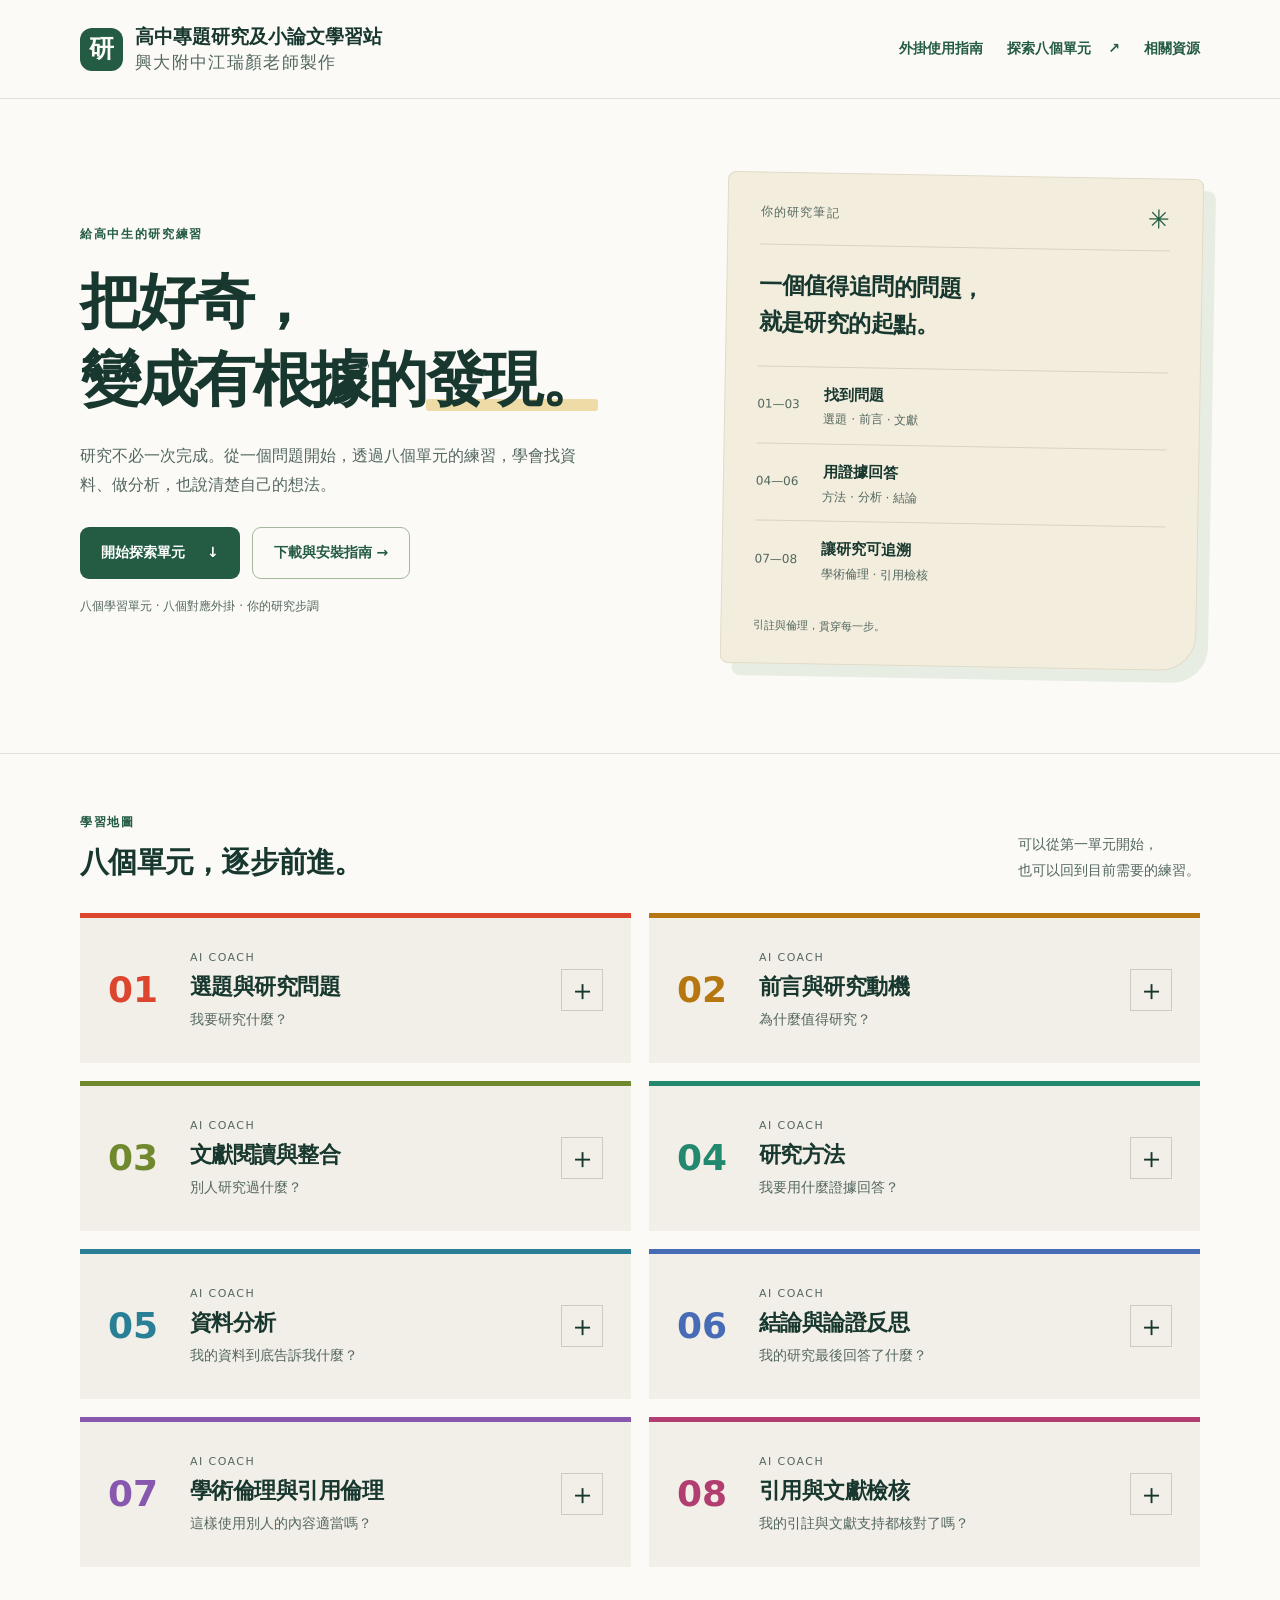
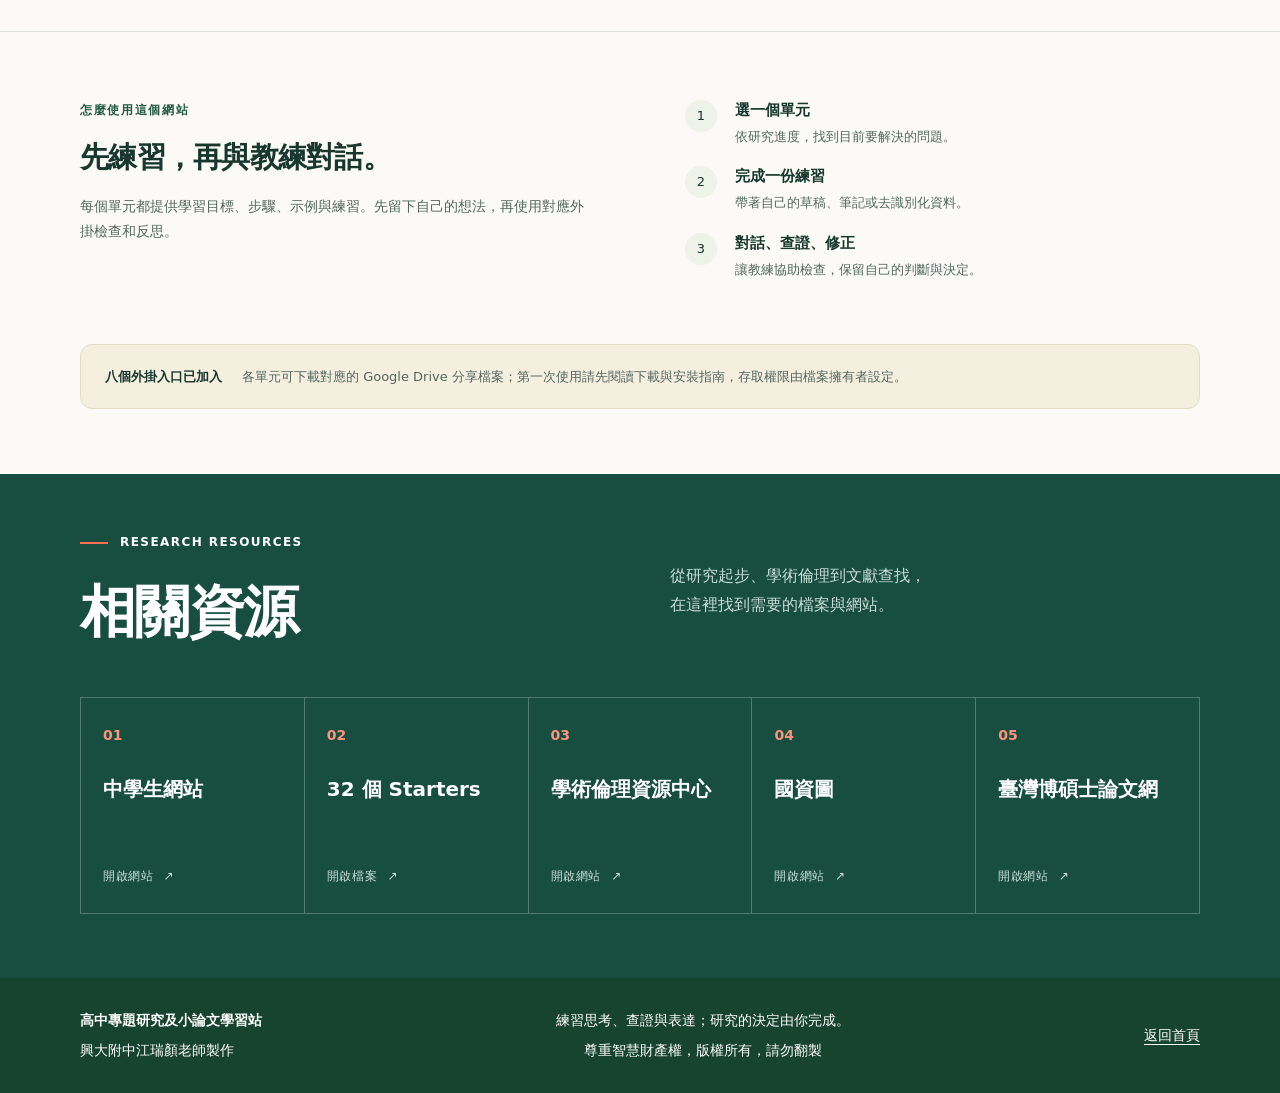
==== commit 92173425: "Add related research resources section and navigation" ====
--- a/index.html
+++ b/index.html
@@ -14,7 +14,7 @@
   <a class="skip-link" href="#main">跳到主要內容</a>
   <header class="site-header"><div class="container header-inner">
     <a class="brand" href="index.html"><span class="brand-mark" aria-hidden="true">研</span><span>高中專題研究及小論文學習站<small>興大附中江瑞顏老師製作</small></span></a>
-    <nav class="header-actions" aria-label="主要導覽"><a class="header-link" href="guide.html">外掛使用指南</a><a class="header-link" href="index.html#learning-units">探索八個單元 <span aria-hidden="true">↗</span></a></nav>
+    <nav class="header-actions" aria-label="主要導覽"><a class="header-link" href="guide.html">外掛使用指南</a><a class="header-link" href="index.html#learning-units">探索八個單元 <span aria-hidden="true">↗</span></a><a class="header-link" href="index.html#resources">相關資源</a></nav>
   </div></header>
   <main id="main">
     <section class="hero container" aria-labelledby="hero-title">
@@ -34,6 +34,14 @@
     </div></section>
     <section class="container learning-guide" aria-labelledby="guide-heading"><div><p class="eyebrow">怎麼使用這個網站</p><h2 id="guide-heading">先練習，再與教練對話。</h2><p>每個單元都提供學習目標、步驟、示例與練習。先留下自己的想法，再使用對應外掛檢查和反思。</p></div><ol class="guide-steps"><li><span>1</span><div><h3>選一個單元</h3><p>依研究進度，找到目前要解決的問題。</p></div></li><li><span>2</span><div><h3>完成一份練習</h3><p>帶著自己的草稿、筆記或去識別化資料。</p></div></li><li><span>3</span><div><h3>對話、查證、修正</h3><p>讓教練協助檢查，保留自己的判斷與決定。</p></div></li></ol></section>
     <div class="container plugin-note"><strong>八個外掛分享檔案</strong><p>各單元提供對應的 Google Drive 檔案入口；第一次使用請先閱讀下載與安裝指南。</p></div>
+    <section id="resources" class="resources-section" aria-labelledby="resources-heading"><div class="container">
+      <div class="resources-heading"><div><p class="resources-eyebrow">RESEARCH RESOURCES</p><h2 id="resources-heading">相關資源</h2></div><p>從研究起步、學術倫理到文獻查找，<br>在這裡找到需要的檔案與網站。</p></div>
+      <ol class="resource-grid"><li><a class="resource-card" href="https://www.shs.edu.tw/" target="_blank" rel="noopener noreferrer" aria-label="中學生網站（另開新分頁）"><span class="resource-number">01</span><h3>中學生網站</h3><span class="resource-action">開啟網站 <span aria-hidden="true">↗</span></span></a></li>
+<li><a class="resource-card" href="https://drive.google.com/file/d/1ToQPy3YzCIm1i71owRHxG9U304_MRwo0/view?usp=sharing" target="_blank" rel="noopener noreferrer" aria-label="32 個 Starters（另開新分頁）"><span class="resource-number">02</span><h3>32 個 Starters</h3><span class="resource-action">開啟檔案 <span aria-hidden="true">↗</span></span></a></li>
+<li><a class="resource-card" href="https://ethics.moe.edu.tw/" target="_blank" rel="noopener noreferrer" aria-label="學術倫理資源中心（另開新分頁）"><span class="resource-number">03</span><h3>學術倫理資源中心</h3><span class="resource-action">開啟網站 <span aria-hidden="true">↗</span></span></a></li>
+<li><a class="resource-card" href="https://www.nlpi.edu.tw/" target="_blank" rel="noopener noreferrer" aria-label="國資圖（另開新分頁）"><span class="resource-number">04</span><h3>國資圖</h3><span class="resource-action">開啟網站 <span aria-hidden="true">↗</span></span></a></li>
+<li><a class="resource-card" href="https://ndltd.ncl.edu.tw/cgi-bin/gs32/gsweb.cgi/ccd=nT3VxU/login?jstimes=1&amp;loadingjs=1&amp;o=dwebmge&amp;ssoauth=1&amp;cache=1791534054768" target="_blank" rel="noopener noreferrer" aria-label="臺灣博碩士論文網（另開新分頁）"><span class="resource-number">05</span><h3>臺灣博碩士論文網</h3><span class="resource-action">開啟網站 <span aria-hidden="true">↗</span></span></a></li></ol>
+    </div></section>
   </main>
 <footer class="site-footer"><div class="container footer-inner"><div class="footer-brand"><p>高中專題研究及小論文學習站</p><small class="creator-credit">興大附中江瑞顏老師製作</small></div><div class="footer-message"><p>練習思考、查證與表達；研究的決定由你完成。</p><p class="copyright-notice">尊重智慧財產權，版權所有，請勿翻製</p></div><a href="index.html">返回首頁</a></div></footer>
 </body>
--- a/assets/styles.css
+++ b/assets/styles.css
@@ -111,6 +111,20 @@
 .plugin-note { display: flex; align-items: flex-start; gap: 20px; padding: 20px 24px; background: #f4efdf; border: 1px solid #e5dcc4; border-radius: 12px; margin-bottom: 65px; font-size: 13px; }
 .plugin-note strong { flex-shrink: 0; }
 .plugin-note p { color: var(--muted); margin-bottom: 0; }
+.resources-section { background: #184e40; color: white; padding-block: 58px 64px; }
+.resources-heading { display: grid; grid-template-columns: 1fr 1fr; align-items: center; gap: 60px; margin-bottom: 48px; }
+.resources-eyebrow { display: flex; align-items: center; gap: 12px; font-size: 12px; font-weight: 650; letter-spacing: .12em; margin-bottom: 22px; }
+.resources-eyebrow::before { content: ""; width: 28px; height: 2px; background: #ff7053; }
+.resources-heading h2 { font-size: clamp(36px, 4.5vw, 56px); line-height: 1.3; margin: 0; letter-spacing: -.03em; }
+.resources-heading > p { color: #c8ded4; font-size: 16px; margin-bottom: 0; }
+.resource-grid { display: grid; grid-template-columns: repeat(5, minmax(0, 1fr)); padding: 0; margin: 0; list-style: none; border: 1px solid #527b6e; background: #527b6e; gap: 1px; }
+.resource-grid li { min-width: 0; }
+.resource-card { display: flex; flex-direction: column; height: 100%; min-height: 215px; padding: 25px 22px; background: #184e40; color: white; text-decoration: none; transition: background .18s; }
+.resource-card:hover { background: #22604e; }
+.resource-number { color: #ff9279; font-size: 14px; font-weight: 650; font-variant-numeric: tabular-nums; margin-bottom: 26px; }
+.resource-card h3 { font-size: 20px; line-height: 1.5; margin-bottom: 25px; }
+.resource-action { color: #c8ded4; margin-top: auto; font-size: 12px; letter-spacing: .05em; }
+.resource-action > span { margin-left: 6px; }
 .site-footer { background: var(--green-dark); color: white; }
 .footer-inner { display: grid; grid-template-columns: auto minmax(0, 1fr) auto; align-items: center; gap: 24px; padding-block: 30px; font-size: 14px; }
 .footer-inner p { margin: 0; }
@@ -188,6 +202,9 @@
   .unit-card h3 { font-size: 20px; }
   .card-plus { width: 36px; height: 36px; }
   .lesson-layout { grid-template-columns: 210px minmax(0, 1fr); gap: 32px; }
+  .resource-grid { grid-template-columns: repeat(6, minmax(0, 1fr)); }
+  .resource-grid li { grid-column: span 2; }
+  .resource-grid li:nth-child(n+4) { grid-column: span 3; }
 }
 @media (max-width: 720px) {
   .container { width: calc(100% - 36px); }
@@ -222,6 +239,16 @@
   .card-plus { width: 34px; height: 34px; font-size: 25px; }
   .learning-guide { grid-template-columns: 1fr; gap: 22px; padding-block: 42px 20px; }
   .plugin-note { flex-direction: column; gap: 4px; padding: 16px 18px; margin-bottom: 38px; }
+  .resources-section { padding-block: 38px; }
+  .resources-heading { grid-template-columns: 1fr; gap: 20px; margin-bottom: 28px; }
+  .resources-eyebrow { font-size: 10px; margin-bottom: 16px; }
+  .resources-heading > p { font-size: 14px; }
+  .resource-grid { grid-template-columns: repeat(2, minmax(0, 1fr)); }
+  .resource-grid li, .resource-grid li:nth-child(n+4) { grid-column: auto; }
+  .resource-grid li:last-child { grid-column: 1 / -1; }
+  .resource-card { padding: 20px 16px; min-height: 190px; }
+  .resource-card h3 { font-size: 18px; }
+  .resource-number { margin-bottom: 20px; }
   .footer-inner { grid-template-columns: 1fr; justify-items: start; gap: 16px; padding-block: 24px; }
   .footer-message { text-align: left; }
   .footer-inner a { justify-self: start; }
@@ -251,6 +278,8 @@
   .unit-card { grid-template-columns: 36px minmax(0, 1fr) 30px; column-gap: 10px; padding-inline: 14px; }
   .unit-card h3 { font-size: 18px; }
   .card-plus { width: 30px; height: 30px; }
+  .resource-grid { grid-template-columns: 1fr; }
+  .resource-card { min-height: 170px; }
 }
 @media (prefers-reduced-motion: reduce) {
   html { scroll-behavior: auto; }
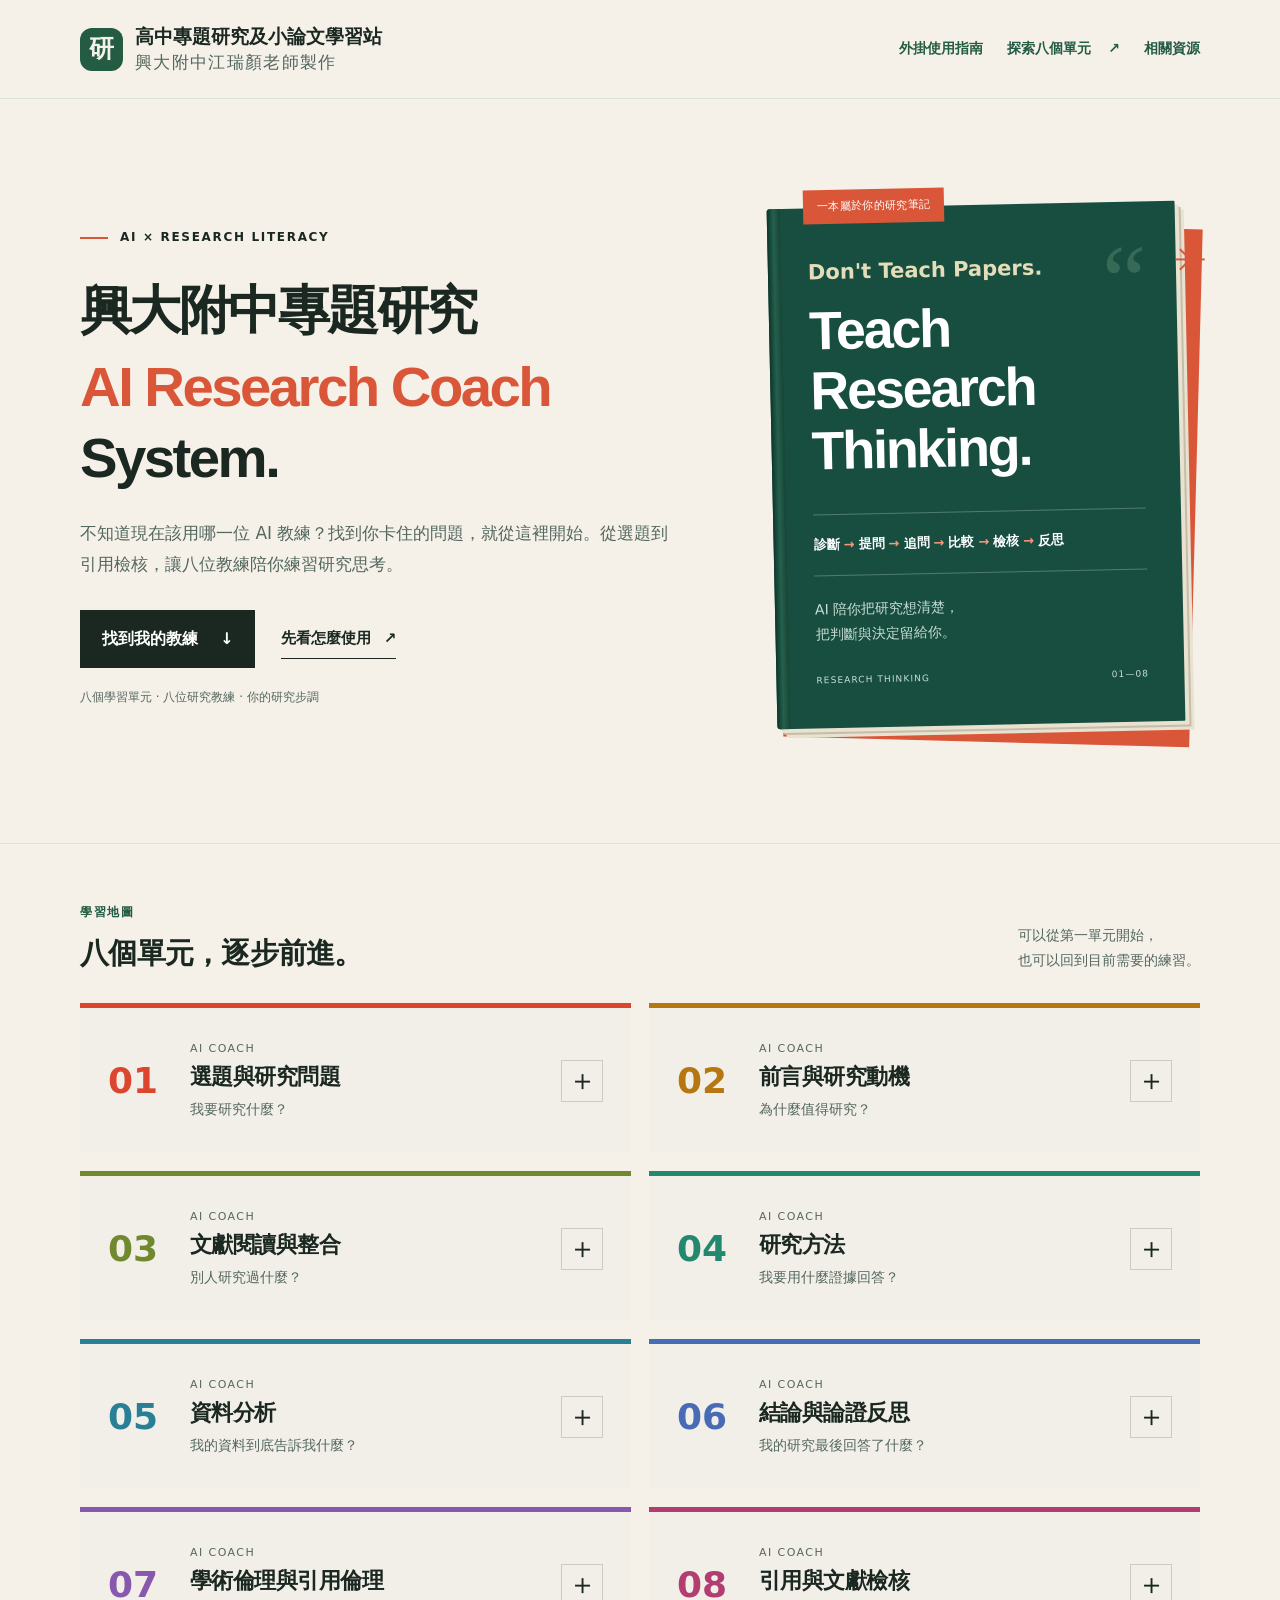
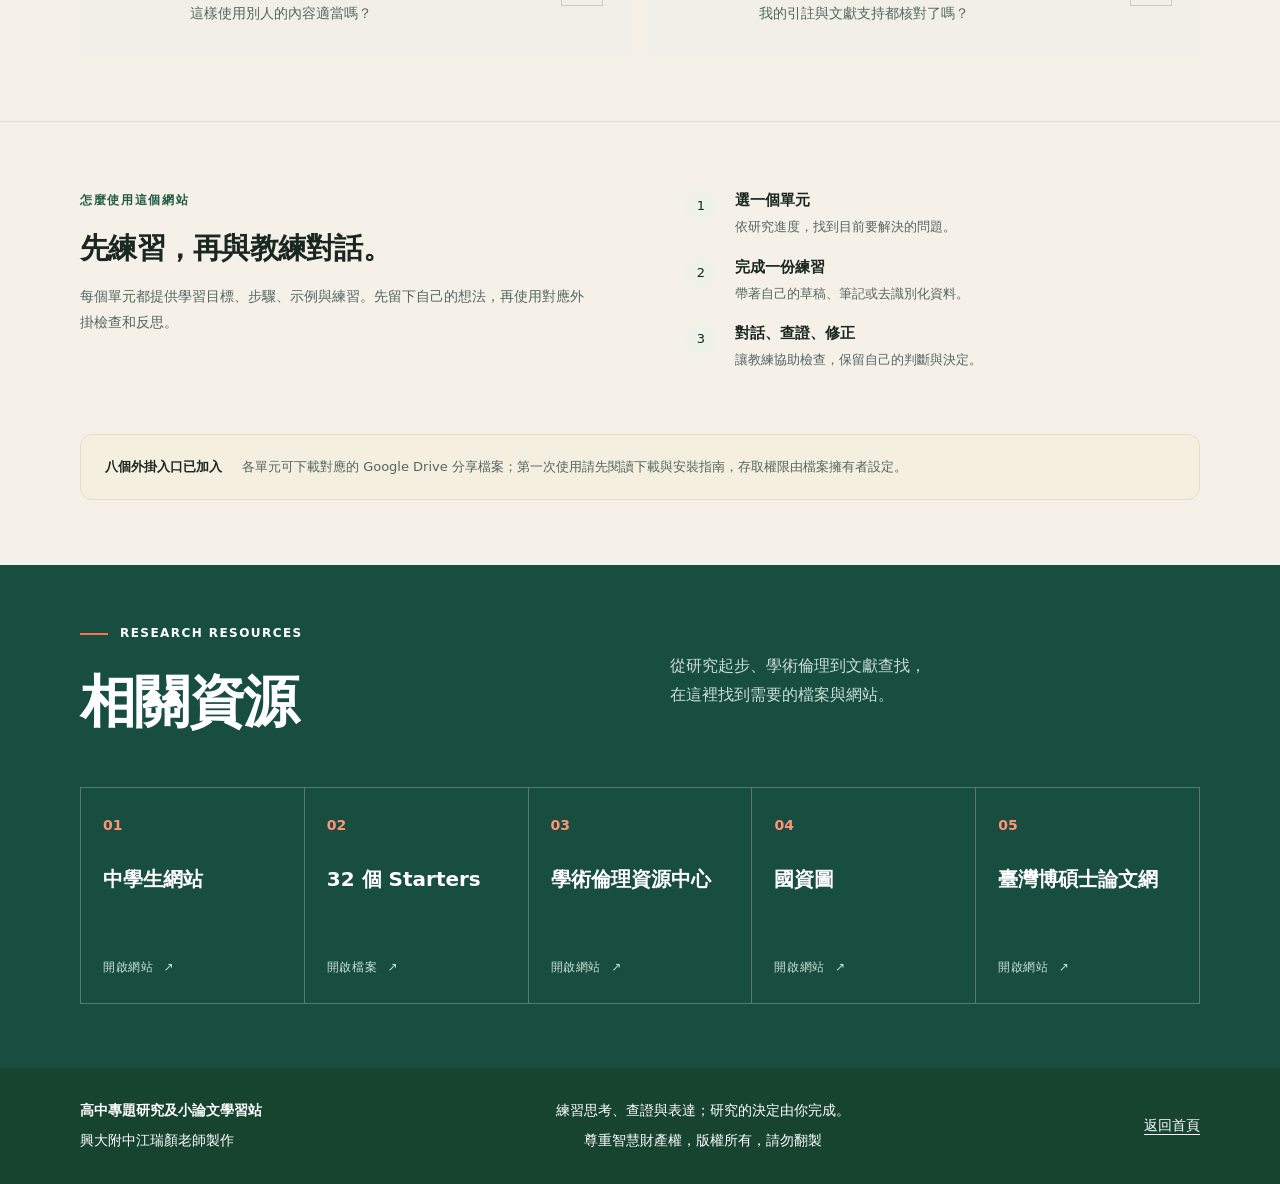
==== commit 09ff6402: "Redesign homepage introduction with research thinking book cover" ====
--- a/index.html
+++ b/index.html
@@ -10,7 +10,7 @@
   <script src="assets/plugin-links.js" defer></script>
   <script src="assets/site.js" defer></script>
 </head>
-<body>
+<body class="homepage">
   <a class="skip-link" href="#main">跳到主要內容</a>
   <header class="site-header"><div class="container header-inner">
     <a class="brand" href="index.html"><span class="brand-mark" aria-hidden="true">研</span><span>高中專題研究及小論文學習站<small>興大附中江瑞顏老師製作</small></span></a>
@@ -18,8 +18,24 @@
   </div></header>
   <main id="main">
     <section class="hero container" aria-labelledby="hero-title">
-      <div class="hero-copy"><p class="eyebrow">給高中生的研究練習</p><h1 id="hero-title">把好奇，<br>變成有根據的<span>發現。</span></h1><p class="hero-description">研究不必一次完成。從一個問題開始，透過八個單元的練習，學會找資料、做分析，也說清楚自己的想法。</p><div class="hero-actions"><a class="button primary" href="#learning-units">開始探索單元 <span aria-hidden="true">↓</span></a><a class="button secondary" href="guide.html">下載與安裝指南 →</a></div><p class="hero-caption">八個學習單元 · 八個對應外掛 · 你的研究步調</p></div>
-      <aside class="research-note" aria-label="研究學習路徑"><div class="note-top"><span>你的研究筆記</span><span aria-hidden="true">✳</span></div><p class="note-question">一個值得追問的問題，<br>就是研究的起點。</p><ol class="note-path"><li><span>01—03</span><div><strong>找到問題</strong><small>選題 · 前言 · 文獻</small></div></li><li><span>04—06</span><div><strong>用證據回答</strong><small>方法 · 分析 · 結論</small></div></li><li><span>07—08</span><div><strong>讓研究可追溯</strong><small>學術倫理 · 引用檢核</small></div></li></ol><p class="note-footer">引註與倫理，貫穿每一步。</p></aside>
+      <div class="hero-copy">
+        <p class="eyebrow hero-eyebrow">AI × RESEARCH LITERACY</p>
+        <h1 id="hero-title"><span class="hero-school">興大附中專題研究</span><span class="hero-english" lang="en">AI Research Coach</span><span class="hero-system" lang="en">System.</span></h1>
+        <p class="hero-description">不知道現在該用哪一位 AI 教練？找到你卡住的問題，就從這裡開始。從選題到引用檢核，讓八位教練陪你練習研究思考。</p>
+        <div class="hero-actions"><a class="button primary" href="#learning-units">找到我的教練 <span aria-hidden="true">↓</span></a><a class="hero-guide-link" href="guide.html">先看怎麼使用 <span aria-hidden="true">↗</span></a></div>
+        <p class="hero-caption">八個學習單元 · 八位研究教練 · 你的研究步調</p>
+      </div>
+      <aside class="hero-book-scene" aria-label="研究教練的理念：培養研究思考">
+        <span class="book-tab">一本屬於你的研究筆記</span><span class="book-star" aria-hidden="true">✳</span>
+        <div class="hero-book">
+          <span class="book-quote" aria-hidden="true">“</span>
+          <p class="book-kicker" lang="en">Don't Teach Papers.</p>
+          <h2 class="book-title" lang="en"><span>Teach</span><span>Research</span><span>Thinking.</span></h2>
+          <ol class="book-path" aria-label="研究思考的六個練習"><li>診斷</li><li>提問</li><li>追問</li><li>比較</li><li>檢核</li><li>反思</li></ol>
+          <p class="book-description">AI 陪你把研究想清楚，<br>把判斷與決定留給你。</p>
+          <div class="book-edition"><span>RESEARCH THINKING</span><span aria-hidden="true">01—08</span></div>
+        </div>
+      </aside>
     </section>
     <section id="learning-units" class="units-section" aria-labelledby="units-heading"><div class="container">
       <div class="section-heading"><div><p class="eyebrow">學習地圖</p><h2 id="units-heading">八個單元，逐步前進。</h2></div><p>可以從第一單元開始，<br>也可以回到目前需要的練習。</p></div>
--- a/assets/styles.css
+++ b/assets/styles.css
@@ -57,26 +57,41 @@
 button:focus-visible, input:focus-visible { outline: 3px solid #a46f13; outline-offset: 3px; }
 .copy-feedback { display: block; margin-top: 6px; font-size: 12px; color: var(--muted); }
 [data-plugin-url] { margin-top: 8px; width: 100%; min-width: 130px; border: 1px solid var(--line); padding: 7px; font-size: 12px; background: var(--paper); }
-.hero { padding-block: 76px 86px; display: grid; grid-template-columns: 1.2fr 1fr; gap: 72px; align-items: center; }
+/* Homepage introduction and illustrated research notebook. */
+.homepage { --paper: #f5f1e9; --ink: #1a2821; }
+.hero { padding-block: 90px 96px; display: grid; grid-template-columns: 1.45fr 1fr; gap: 60px; align-items: center; }
 .eyebrow { color: var(--green); font-size: 12px; font-weight: 750; letter-spacing: .14em; margin-bottom: 16px; }
-.hero h1 { font-size: clamp(38px, 4.8vw, 60px); line-height: 1.3; letter-spacing: -.04em; margin-bottom: 24px; }
-.hero h1 span { position: relative; white-space: nowrap; }
-.hero h1 span::after { content: ""; position: absolute; bottom: 3px; left: 0; right: 0; height: 12px; background: var(--gold); z-index: -1; border-radius: 3px; }
-.hero-description { max-width: 500px; color: var(--muted); font-size: 16px; margin-bottom: 28px; }
+.hero-eyebrow { display: flex; align-items: center; gap: 12px; color: var(--ink); margin-bottom: 27px; }
+.hero-eyebrow::before { content: ""; width: 28px; height: 2px; background: #d95738; }
+.hero h1 { font-size: clamp(38px, 4.4vw, 60px); line-height: 1.17; letter-spacing: -.045em; font-weight: 800; margin-bottom: 27px; }
+.hero h1 > span { display: block; }
+.hero-school { font-size: .92em; line-height: 1.35; margin-bottom: 8px; }
+.hero-english { color: #d95738; font-family: Arial, system-ui, sans-serif; }
+.hero-system { margin-top: 6px; font-family: Arial, system-ui, sans-serif; }
+.hero-description { max-width: 600px; color: var(--muted); font-size: 17px; margin-bottom: 30px; }
 .button { display: inline-flex; align-items: center; justify-content: center; gap: 22px; padding: 12px 21px; border-radius: 9px; font-size: 14px; font-weight: 650; text-decoration: none; }
 .primary { background: var(--green); color: white; }
 .primary:hover { background: var(--green-dark); }
-.hero-caption { margin-top: 17px; margin-bottom: 0; font-size: 12px; color: var(--muted); }
-.research-note { position: relative; background: #f2eddd; border: 1px solid #e1dbc8; border-radius: 8px 8px 36px 8px; padding: 27px 32px; box-shadow: 12px 12px 0 #e8ede3; transform: rotate(1deg); }
-.note-top { display: flex; align-items: center; justify-content: space-between; padding-bottom: 18px; margin-bottom: 22px; border-bottom: 1px solid #d9d3bf; font-size: 12px; letter-spacing: .1em; color: var(--muted); }
-.note-top > span:last-child { font-size: 26px; line-height: 1; color: var(--green); }
-.note-question { font-size: 23px; font-weight: 700; letter-spacing: -.025em; line-height: 1.6; margin-bottom: 25px; }
-.note-path { list-style: none; padding: 0; margin: 0; }
-.note-path li { display: flex; align-items: center; gap: 24px; padding: 13px 0; border-top: 1px solid #d9d3bf; }
-.note-path li > span { font-size: 12px; color: var(--muted); font-variant-numeric: tabular-nums; }
-.note-path strong { font-size: 15px; }
-.note-path small { display: block; color: var(--muted); font-size: 12px; }
-.note-footer { color: var(--muted); font-size: 11px; margin: 18px 0 0; }
+.hero .primary { background: var(--ink); border-radius: 0; padding: 15px 22px; font-size: 16px; }
+.hero .primary:hover { background: #284d3c; }
+.hero-actions { align-items: center; gap: 26px; }
+.hero-guide-link { color: var(--ink); font-size: 15px; font-weight: 650; text-decoration: none; border-bottom: 1px solid currentColor; padding-block: 6px; }
+.hero-guide-link span { margin-left: 7px; }
+.hero-caption { margin-top: 19px; margin-bottom: 0; font-size: 12px; color: var(--muted); }
+.hero-book-scene { position: relative; padding: 16px 20px 22px 5px; isolation: isolate; }
+.hero-book-scene::before { content: ""; position: absolute; inset: 35px 4px 5px 23px; background: #d95738; z-index: -1; transform: rotate(1.5deg); }
+.hero-book { position: relative; padding: 49px 35px 26px 40px; min-height: 520px; background: #184e40; color: white; transform: rotate(-1.2deg); border-radius: 3px 1px 1px 3px; box-shadow: 4px 4px 0 #e9e2d1, 6px 6px 0 #c6bcaa, 9px 9px 0 #e9e2d1; }
+.hero-book::before { content: ""; position: absolute; inset: 0 auto 0 0; width: 13px; background: linear-gradient(90deg, #0c362b, #25604d, #174435); border-radius: 3px 0 0 3px; }
+.book-tab { position: absolute; z-index: 2; top: 0; left: 36px; padding: 7px 14px; background: #d95738; color: white; font-size: 11px; letter-spacing: .03em; transform: rotate(-1.2deg); }
+.book-star { position: absolute; right: -7px; top: 51px; color: #d95738; font-size: 40px; line-height: 1; z-index: 2; }
+.book-quote { position: absolute; top: 29px; right: 29px; font-family: Georgia, serif; font-size: 100px; line-height: 1; color: #477964; opacity: .65; }
+.book-kicker { position: relative; color: #e4ddb9; font-size: 21px; font-weight: 650; line-height: 1.5; margin-bottom: 11px; }
+.book-title { font-family: Arial, system-ui, sans-serif; font-size: clamp(39px, 4.2vw, 57px); font-weight: 750; line-height: 1.12; letter-spacing: -.04em; margin-bottom: 34px; }
+.book-title span { display: block; }
+.book-path { display: flex; flex-wrap: wrap; list-style: none; padding: 18px 0; margin: 0 0 21px; border-block: 1px solid #507d6b; font-size: 13px; font-weight: 650; row-gap: 4px; }
+.book-path li:not(:last-child)::after { content: "→"; margin-inline: 4px; color: #ff967b; }
+.book-description { color: #c8ded4; font-size: 14px; margin-bottom: 25px; }
+.book-edition { display: flex; justify-content: space-between; gap: 8px; font-size: 9px; letter-spacing: .12em; color: #c8ded4; }
 .units-section { background: var(--paper); border-block: 1px solid var(--line); padding-block: 58px 64px; }
 .section-heading { display: flex; align-items: flex-end; justify-content: space-between; gap: 24px; margin-bottom: 30px; }
 .section-heading h2, .learning-guide h2 { font-size: 29px; letter-spacing: -.025em; margin-bottom: 0; }
@@ -196,8 +211,11 @@
 .lesson-pagination span { display: block; font-size: 14px; margin-top: 4px; }
 .next-unit { text-align: right; }
 @media (max-width: 1000px) {
-  .hero { gap: 45px; }
-  .research-note { padding: 24px; }
+  .hero { gap: 30px; grid-template-columns: 1.25fr 1fr; }
+  .hero h1 { font-size: 42px; }
+  .hero-book { padding-inline: 30px 25px; }
+  .book-title { font-size: 44px; }
+  .book-kicker { font-size: 18px; }
   .unit-card { grid-template-columns: 44px minmax(0, 1fr) 36px; column-gap: 16px; padding-inline: 22px; }
   .unit-card h3 { font-size: 20px; }
   .card-plus { width: 36px; height: 36px; }
@@ -220,12 +238,19 @@
   .installation-route { padding: 17px; }
   .guide-toc { display: grid; grid-template-columns: 1fr 1fr; gap: 7px; }
   .guide-toc a { font-size: 12px; padding: 9px; }
-  .hero { grid-template-columns: 1fr; gap: 40px; padding-block: 45px 50px; }
-  .hero h1 { font-size: clamp(35px, 8vw, 48px); }
+  .hero { grid-template-columns: 1fr; gap: 42px; padding-block: 44px 50px; }
+  .hero h1 { font-size: clamp(33px, 8vw, 48px); }
   .hero-description { font-size: 15px; }
   .hero-caption { font-size: 11px; }
-  .research-note { transform: none; margin-right: 9px; padding: 24px; }
-  .note-question { font-size: 22px; }
+  .hero-eyebrow { font-size: 10px; margin-bottom: 22px; }
+  .hero .primary { font-size: 14px; padding: 13px 17px; }
+  .hero-actions { gap: 16px; }
+  .hero-guide-link { font-size: 13px; }
+  .hero-book-scene { width: min(100%, 420px); margin-inline: auto; }
+  .hero-book { min-height: 465px; padding: 43px 25px 23px 32px; }
+  .book-title { font-size: clamp(39px, 11vw, 50px); margin-bottom: 26px; }
+  .book-kicker { font-size: 19px; }
+  .book-path { font-size: 12px; }
   .section-heading { flex-direction: column; align-items: flex-start; gap: 16px; }
   .section-heading h2, .learning-guide h2 { font-size: 25px; }
   .section-heading > p br { display: none; }
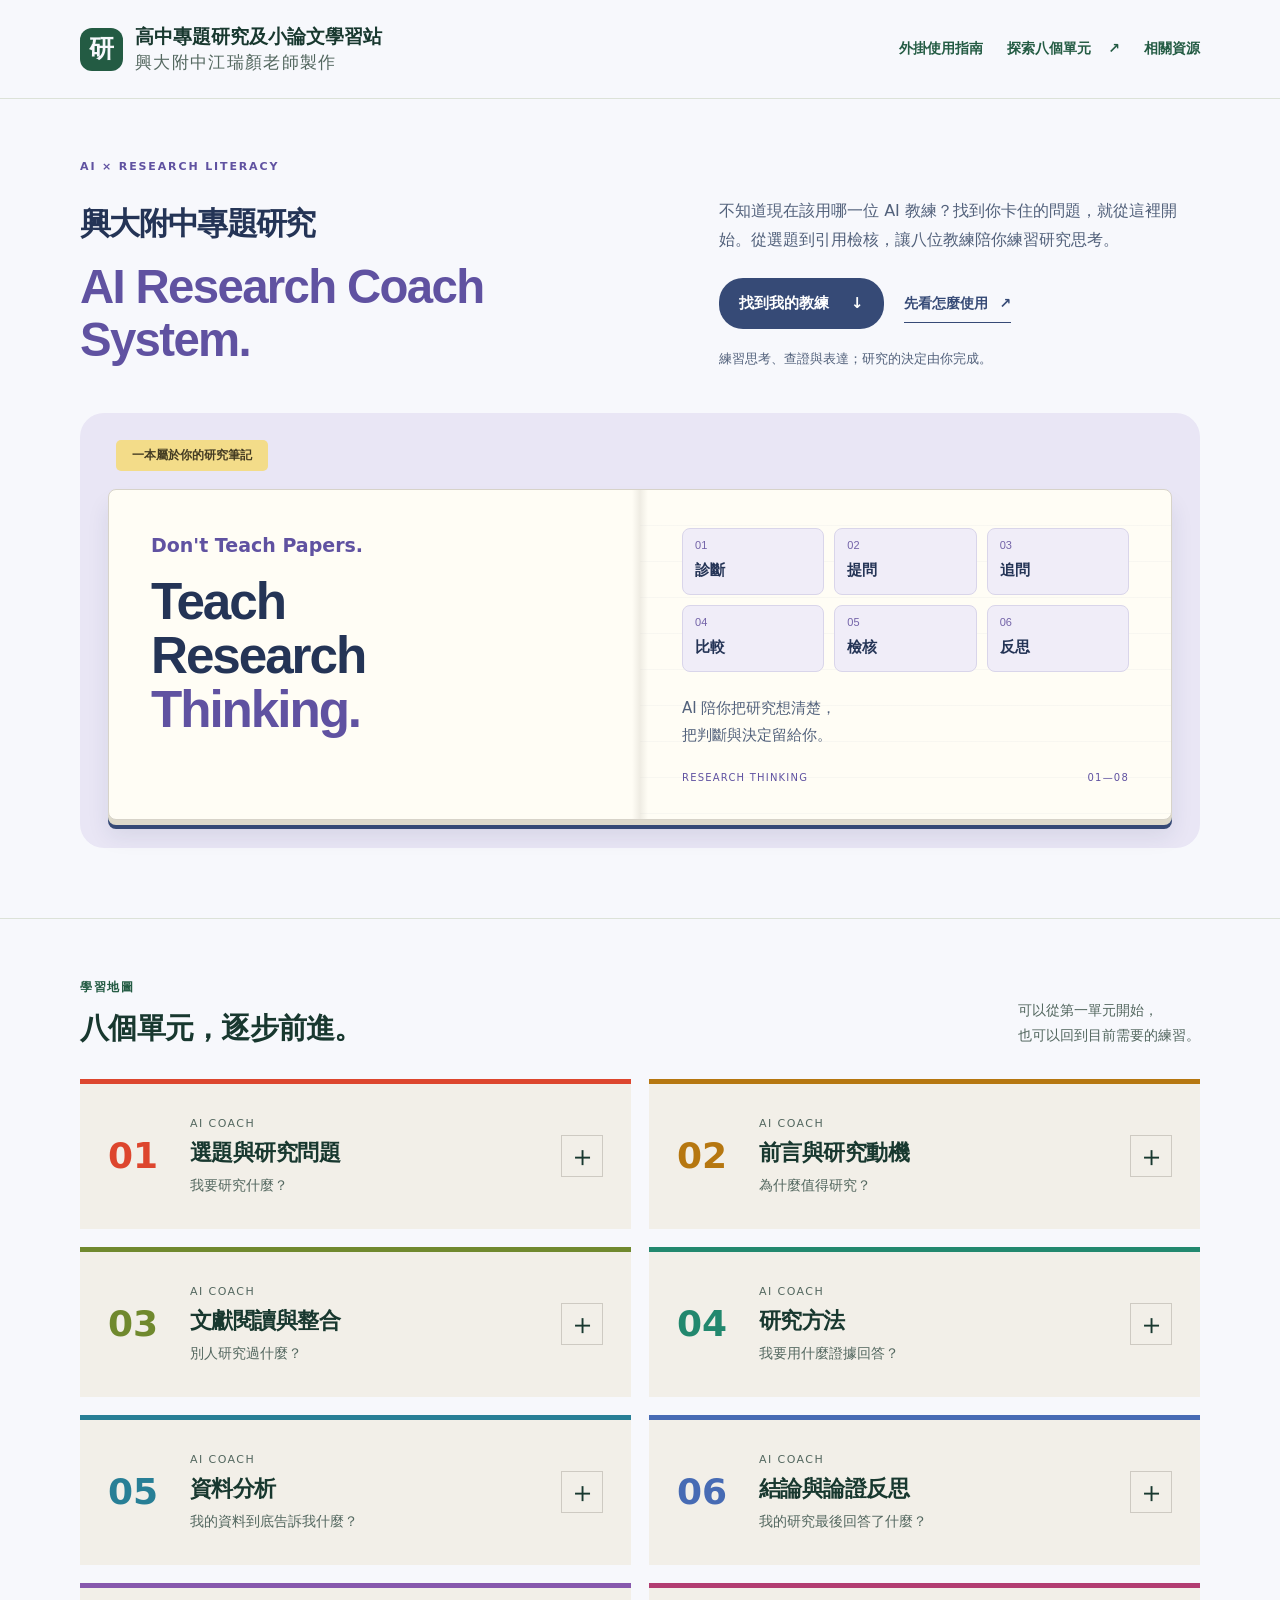
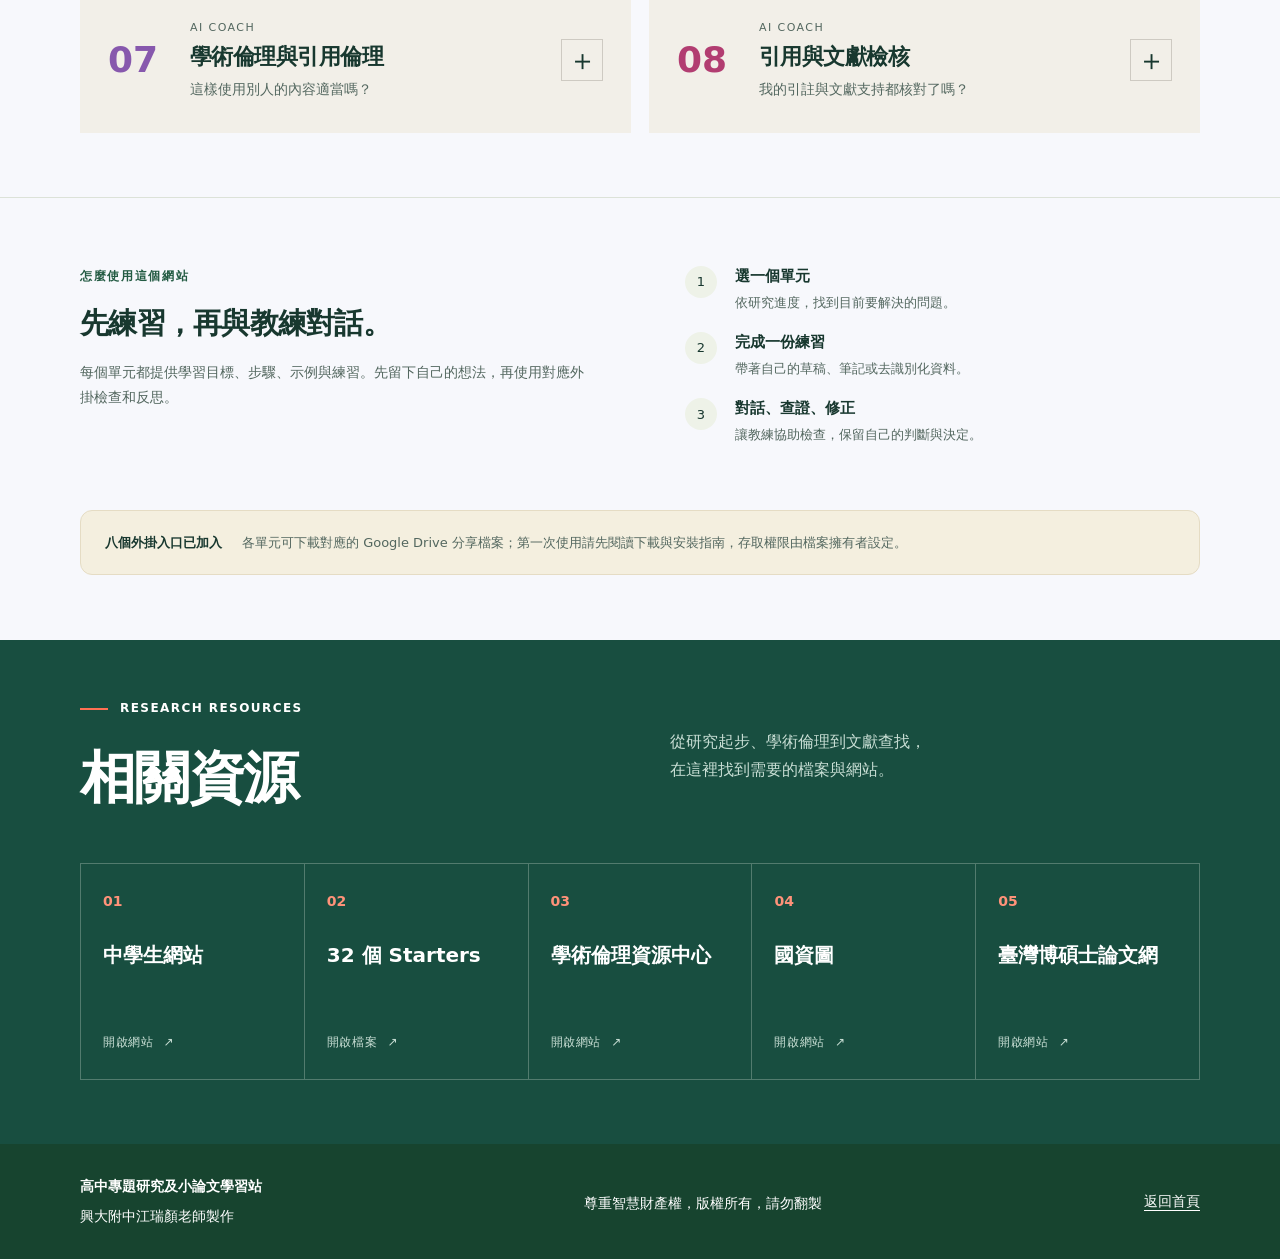
==== commit 05fce361: "Redesign homepage as open research notebook and relocate motto" ====
--- a/index.html
+++ b/index.html
@@ -21,19 +21,19 @@
       <div class="hero-copy">
         <p class="eyebrow hero-eyebrow">AI × RESEARCH LITERACY</p>
         <h1 id="hero-title"><span class="hero-school">興大附中專題研究</span><span class="hero-english" lang="en">AI Research Coach</span><span class="hero-system" lang="en">System.</span></h1>
-        <p class="hero-description">不知道現在該用哪一位 AI 教練？找到你卡住的問題，就從這裡開始。從選題到引用檢核，讓八位教練陪你練習研究思考。</p>
+        <div class="hero-start"><p class="hero-description">不知道現在該用哪一位 AI 教練？找到你卡住的問題，就從這裡開始。從選題到引用檢核，讓八位教練陪你練習研究思考。</p>
         <div class="hero-actions"><a class="button primary" href="#learning-units">找到我的教練 <span aria-hidden="true">↓</span></a><a class="hero-guide-link" href="guide.html">先看怎麼使用 <span aria-hidden="true">↗</span></a></div>
-        <p class="hero-caption">八個學習單元 · 八位研究教練 · 你的研究步調</p>
+        <p class="hero-caption">練習思考、查證與表達；研究的決定由你完成。</p></div>
       </div>
       <aside class="hero-book-scene" aria-label="研究教練的理念：培養研究思考">
-        <span class="book-tab">一本屬於你的研究筆記</span><span class="book-star" aria-hidden="true">✳</span>
+        <span class="book-tab">一本屬於你的研究筆記</span>
         <div class="hero-book">
-          <span class="book-quote" aria-hidden="true">“</span>
+          <div class="book-left">
           <p class="book-kicker" lang="en">Don't Teach Papers.</p>
           <h2 class="book-title" lang="en"><span>Teach</span><span>Research</span><span>Thinking.</span></h2>
-          <ol class="book-path" aria-label="研究思考的六個練習"><li>診斷</li><li>提問</li><li>追問</li><li>比較</li><li>檢核</li><li>反思</li></ol>
+          </div><div class="book-right"><ol class="book-path" aria-label="研究思考的六個練習"><li>診斷</li><li>提問</li><li>追問</li><li>比較</li><li>檢核</li><li>反思</li></ol>
           <p class="book-description">AI 陪你把研究想清楚，<br>把判斷與決定留給你。</p>
-          <div class="book-edition"><span>RESEARCH THINKING</span><span aria-hidden="true">01—08</span></div>
+          <div class="book-edition"><span>RESEARCH THINKING</span><span aria-hidden="true">01—08</span></div></div>
         </div>
       </aside>
     </section>
@@ -59,6 +59,6 @@
 <li><a class="resource-card" href="https://ndltd.ncl.edu.tw/cgi-bin/gs32/gsweb.cgi/ccd=nT3VxU/login?jstimes=1&amp;loadingjs=1&amp;o=dwebmge&amp;ssoauth=1&amp;cache=1791534054768" target="_blank" rel="noopener noreferrer" aria-label="臺灣博碩士論文網（另開新分頁）"><span class="resource-number">05</span><h3>臺灣博碩士論文網</h3><span class="resource-action">開啟網站 <span aria-hidden="true">↗</span></span></a></li></ol>
     </div></section>
   </main>
-<footer class="site-footer"><div class="container footer-inner"><div class="footer-brand"><p>高中專題研究及小論文學習站</p><small class="creator-credit">興大附中江瑞顏老師製作</small></div><div class="footer-message"><p>練習思考、查證與表達；研究的決定由你完成。</p><p class="copyright-notice">尊重智慧財產權，版權所有，請勿翻製</p></div><a href="index.html">返回首頁</a></div></footer>
+<footer class="site-footer"><div class="container footer-inner"><div class="footer-brand"><p>高中專題研究及小論文學習站</p><small class="creator-credit">興大附中江瑞顏老師製作</small></div><div class="footer-message"><p class="copyright-notice">尊重智慧財產權，版權所有，請勿翻製</p></div><a href="index.html">返回首頁</a></div></footer>
 </body>
 </html>
--- a/assets/styles.css
+++ b/assets/styles.css
@@ -57,41 +57,41 @@
 button:focus-visible, input:focus-visible { outline: 3px solid #a46f13; outline-offset: 3px; }
 .copy-feedback { display: block; margin-top: 6px; font-size: 12px; color: var(--muted); }
 [data-plugin-url] { margin-top: 8px; width: 100%; min-width: 130px; border: 1px solid var(--line); padding: 7px; font-size: 12px; background: var(--paper); }
-/* Homepage introduction and illustrated research notebook. */
-.homepage { --paper: #f5f1e9; --ink: #1a2821; }
-.hero { padding-block: 90px 96px; display: grid; grid-template-columns: 1.45fr 1fr; gap: 60px; align-items: center; }
+/* Homepage: a study desk with an open research notebook. */
+.homepage { --paper: #f7f8fc; }
+.hero { padding-block: 58px 70px; display: grid; gap: 42px; color: #243456; }
 .eyebrow { color: var(--green); font-size: 12px; font-weight: 750; letter-spacing: .14em; margin-bottom: 16px; }
-.hero-eyebrow { display: flex; align-items: center; gap: 12px; color: var(--ink); margin-bottom: 27px; }
-.hero-eyebrow::before { content: ""; width: 28px; height: 2px; background: #d95738; }
-.hero h1 { font-size: clamp(38px, 4.4vw, 60px); line-height: 1.17; letter-spacing: -.045em; font-weight: 800; margin-bottom: 27px; }
-.hero h1 > span { display: block; }
-.hero-school { font-size: .92em; line-height: 1.35; margin-bottom: 8px; }
-.hero-english { color: #d95738; font-family: Arial, system-ui, sans-serif; }
-.hero-system { margin-top: 6px; font-family: Arial, system-ui, sans-serif; }
-.hero-description { max-width: 600px; color: var(--muted); font-size: 17px; margin-bottom: 30px; }
+.hero-copy { display: grid; grid-template-columns: 1.2fr 1fr; column-gap: 62px; align-items: center; }
+.hero-eyebrow { grid-column: 1 / -1; color: #6052a1; font-size: 11px; letter-spacing: .17em; margin-bottom: 20px; }
+.hero h1 { font-size: clamp(36px, 3.7vw, 49px); line-height: 1.12; letter-spacing: -.035em; font-weight: 800; margin-bottom: 0; }
+.hero-school { display: block; font-size: .65em; line-height: 1.4; margin-bottom: 15px; }
+.hero-english, .hero-system { color: #6052a1; font-family: Arial, system-ui, sans-serif; }
+.hero-system { display: block; }
+.hero-description { color: #52617b; font-size: 16px; margin-bottom: 24px; }
 .button { display: inline-flex; align-items: center; justify-content: center; gap: 22px; padding: 12px 21px; border-radius: 9px; font-size: 14px; font-weight: 650; text-decoration: none; }
 .primary { background: var(--green); color: white; }
 .primary:hover { background: var(--green-dark); }
-.hero .primary { background: var(--ink); border-radius: 0; padding: 15px 22px; font-size: 16px; }
-.hero .primary:hover { background: #284d3c; }
-.hero-actions { align-items: center; gap: 26px; }
-.hero-guide-link { color: var(--ink); font-size: 15px; font-weight: 650; text-decoration: none; border-bottom: 1px solid currentColor; padding-block: 6px; }
+.hero .primary { background: #364a76; border-radius: 24px; padding: 12px 20px; font-size: 15px; }
+.hero .primary:hover { background: #243456; }
+.hero-actions { align-items: center; gap: 20px; }
+.hero-guide-link { color: #364a76; font-size: 14px; font-weight: 650; text-decoration: none; border-bottom: 1px solid currentColor; padding-block: 6px; }
 .hero-guide-link span { margin-left: 7px; }
-.hero-caption { margin-top: 19px; margin-bottom: 0; font-size: 12px; color: var(--muted); }
-.hero-book-scene { position: relative; padding: 16px 20px 22px 5px; isolation: isolate; }
-.hero-book-scene::before { content: ""; position: absolute; inset: 35px 4px 5px 23px; background: #d95738; z-index: -1; transform: rotate(1.5deg); }
-.hero-book { position: relative; padding: 49px 35px 26px 40px; min-height: 520px; background: #184e40; color: white; transform: rotate(-1.2deg); border-radius: 3px 1px 1px 3px; box-shadow: 4px 4px 0 #e9e2d1, 6px 6px 0 #c6bcaa, 9px 9px 0 #e9e2d1; }
-.hero-book::before { content: ""; position: absolute; inset: 0 auto 0 0; width: 13px; background: linear-gradient(90deg, #0c362b, #25604d, #174435); border-radius: 3px 0 0 3px; }
-.book-tab { position: absolute; z-index: 2; top: 0; left: 36px; padding: 7px 14px; background: #d95738; color: white; font-size: 11px; letter-spacing: .03em; transform: rotate(-1.2deg); }
-.book-star { position: absolute; right: -7px; top: 51px; color: #d95738; font-size: 40px; line-height: 1; z-index: 2; }
-.book-quote { position: absolute; top: 29px; right: 29px; font-family: Georgia, serif; font-size: 100px; line-height: 1; color: #477964; opacity: .65; }
-.book-kicker { position: relative; color: #e4ddb9; font-size: 21px; font-weight: 650; line-height: 1.5; margin-bottom: 11px; }
-.book-title { font-family: Arial, system-ui, sans-serif; font-size: clamp(39px, 4.2vw, 57px); font-weight: 750; line-height: 1.12; letter-spacing: -.04em; margin-bottom: 34px; }
+.hero-caption { margin-top: 18px; margin-bottom: 0; font-size: 13px; color: #52617b; }
+.hero-book-scene { position: relative; padding: 27px 28px 28px; background: #e9e6f5; border-radius: 24px; }
+.hero-book { position: relative; display: grid; grid-template-columns: 1fr 1fr; background: #fffdf5; border: 1px solid #d7d3c9; border-radius: 8px; box-shadow: 0 5px 0 #dedacb, 0 9px 0 #364a76, 0 16px 22px #24345618; }
+.hero-book::before { content: ""; position: absolute; inset: 0 auto 0 50%; width: 16px; transform: translateX(-50%); background: linear-gradient(90deg, transparent, #d7d3c966, transparent); }
+.book-left, .book-right { padding: 38px 42px 32px; min-width: 0; }
+.book-right { display: flex; flex-direction: column; justify-content: center; background: repeating-linear-gradient(transparent 0 35px, #364a7609 35px 36px); }
+.book-tab { position: relative; display: inline-block; margin: -4px 0 18px 8px; padding: 5px 16px; background: #f3dc89; color: #433b22; border-radius: 5px; font-size: 12px; font-weight: 650; }
+.book-kicker { color: #6052a1; font-size: 19px; font-weight: 650; margin-bottom: 12px; }
+.book-title { font-family: Arial, system-ui, sans-serif; color: #243456; font-size: clamp(38px, 4vw, 52px); font-weight: 750; line-height: 1.06; letter-spacing: -.04em; margin-bottom: 0; }
 .book-title span { display: block; }
-.book-path { display: flex; flex-wrap: wrap; list-style: none; padding: 18px 0; margin: 0 0 21px; border-block: 1px solid #507d6b; font-size: 13px; font-weight: 650; row-gap: 4px; }
-.book-path li:not(:last-child)::after { content: "→"; margin-inline: 4px; color: #ff967b; }
-.book-description { color: #c8ded4; font-size: 14px; margin-bottom: 25px; }
-.book-edition { display: flex; justify-content: space-between; gap: 8px; font-size: 9px; letter-spacing: .12em; color: #c8ded4; }
+.book-title span:last-child { color: #6052a1; }
+.book-path { display: grid; grid-template-columns: repeat(3, 1fr); gap: 10px; list-style: none; padding: 0; margin: 0 0 23px; counter-reset: thinking; }
+.book-path li { counter-increment: thinking; padding: 10px 12px; border: 1px solid #d9d5ea; border-radius: 8px; background: #f0edf8; font-size: 15px; font-weight: 650; }
+.book-path li::before { content: "0" counter(thinking); display: block; font: 11px Arial, sans-serif; color: #7363a8; margin-bottom: 6px; }
+.book-description { color: #52617b; font-size: 15px; margin-bottom: 20px; }
+.book-edition { display: flex; justify-content: space-between; gap: 8px; font-size: 10px; letter-spacing: .12em; color: #6052a1; }
 .units-section { background: var(--paper); border-block: 1px solid var(--line); padding-block: 58px 64px; }
 .section-heading { display: flex; align-items: flex-end; justify-content: space-between; gap: 24px; margin-bottom: 30px; }
 .section-heading h2, .learning-guide h2 { font-size: 29px; letter-spacing: -.025em; margin-bottom: 0; }
@@ -211,9 +211,9 @@
 .lesson-pagination span { display: block; font-size: 14px; margin-top: 4px; }
 .next-unit { text-align: right; }
 @media (max-width: 1000px) {
-  .hero { gap: 30px; grid-template-columns: 1.25fr 1fr; }
+  .hero-copy { column-gap: 30px; }
   .hero h1 { font-size: 42px; }
-  .hero-book { padding-inline: 30px 25px; }
+  .book-left, .book-right { padding-inline: 25px; }
   .book-title { font-size: 44px; }
   .book-kicker { font-size: 18px; }
   .unit-card { grid-template-columns: 44px minmax(0, 1fr) 36px; column-gap: 16px; padding-inline: 22px; }
@@ -238,19 +238,23 @@
   .installation-route { padding: 17px; }
   .guide-toc { display: grid; grid-template-columns: 1fr 1fr; gap: 7px; }
   .guide-toc a { font-size: 12px; padding: 9px; }
-  .hero { grid-template-columns: 1fr; gap: 42px; padding-block: 44px 50px; }
+  .hero { gap: 30px; padding-block: 34px 45px; }
+  .hero-copy { grid-template-columns: 1fr; gap: 22px; }
   .hero h1 { font-size: clamp(33px, 8vw, 48px); }
   .hero-description { font-size: 15px; }
-  .hero-caption { font-size: 11px; }
-  .hero-eyebrow { font-size: 10px; margin-bottom: 22px; }
+  .hero-caption { font-size: 13px; }
+  .hero-eyebrow { font-size: 10px; margin-bottom: 0; }
   .hero .primary { font-size: 14px; padding: 13px 17px; }
   .hero-actions { gap: 16px; }
   .hero-guide-link { font-size: 13px; }
-  .hero-book-scene { width: min(100%, 420px); margin-inline: auto; }
-  .hero-book { min-height: 465px; padding: 43px 25px 23px 32px; }
-  .book-title { font-size: clamp(39px, 11vw, 50px); margin-bottom: 26px; }
+  .hero-book-scene { width: 100%; padding: 18px 14px 23px; border-radius: 16px; }
+  .hero-book { grid-template-columns: 1fr; }
+  .hero-book::before { display: none; }
+  .book-left, .book-right { padding: 25px; }
+  .book-right { border-top: 1px solid #d7d3c9; }
+  .book-title { font-size: 40px; margin-bottom: 0; }
   .book-kicker { font-size: 19px; }
-  .book-path { font-size: 12px; }
+  .book-path li { font-size: 13px; padding: 9px; }
   .section-heading { flex-direction: column; align-items: flex-start; gap: 16px; }
   .section-heading h2, .learning-guide h2 { font-size: 25px; }
   .section-heading > p br { display: none; }
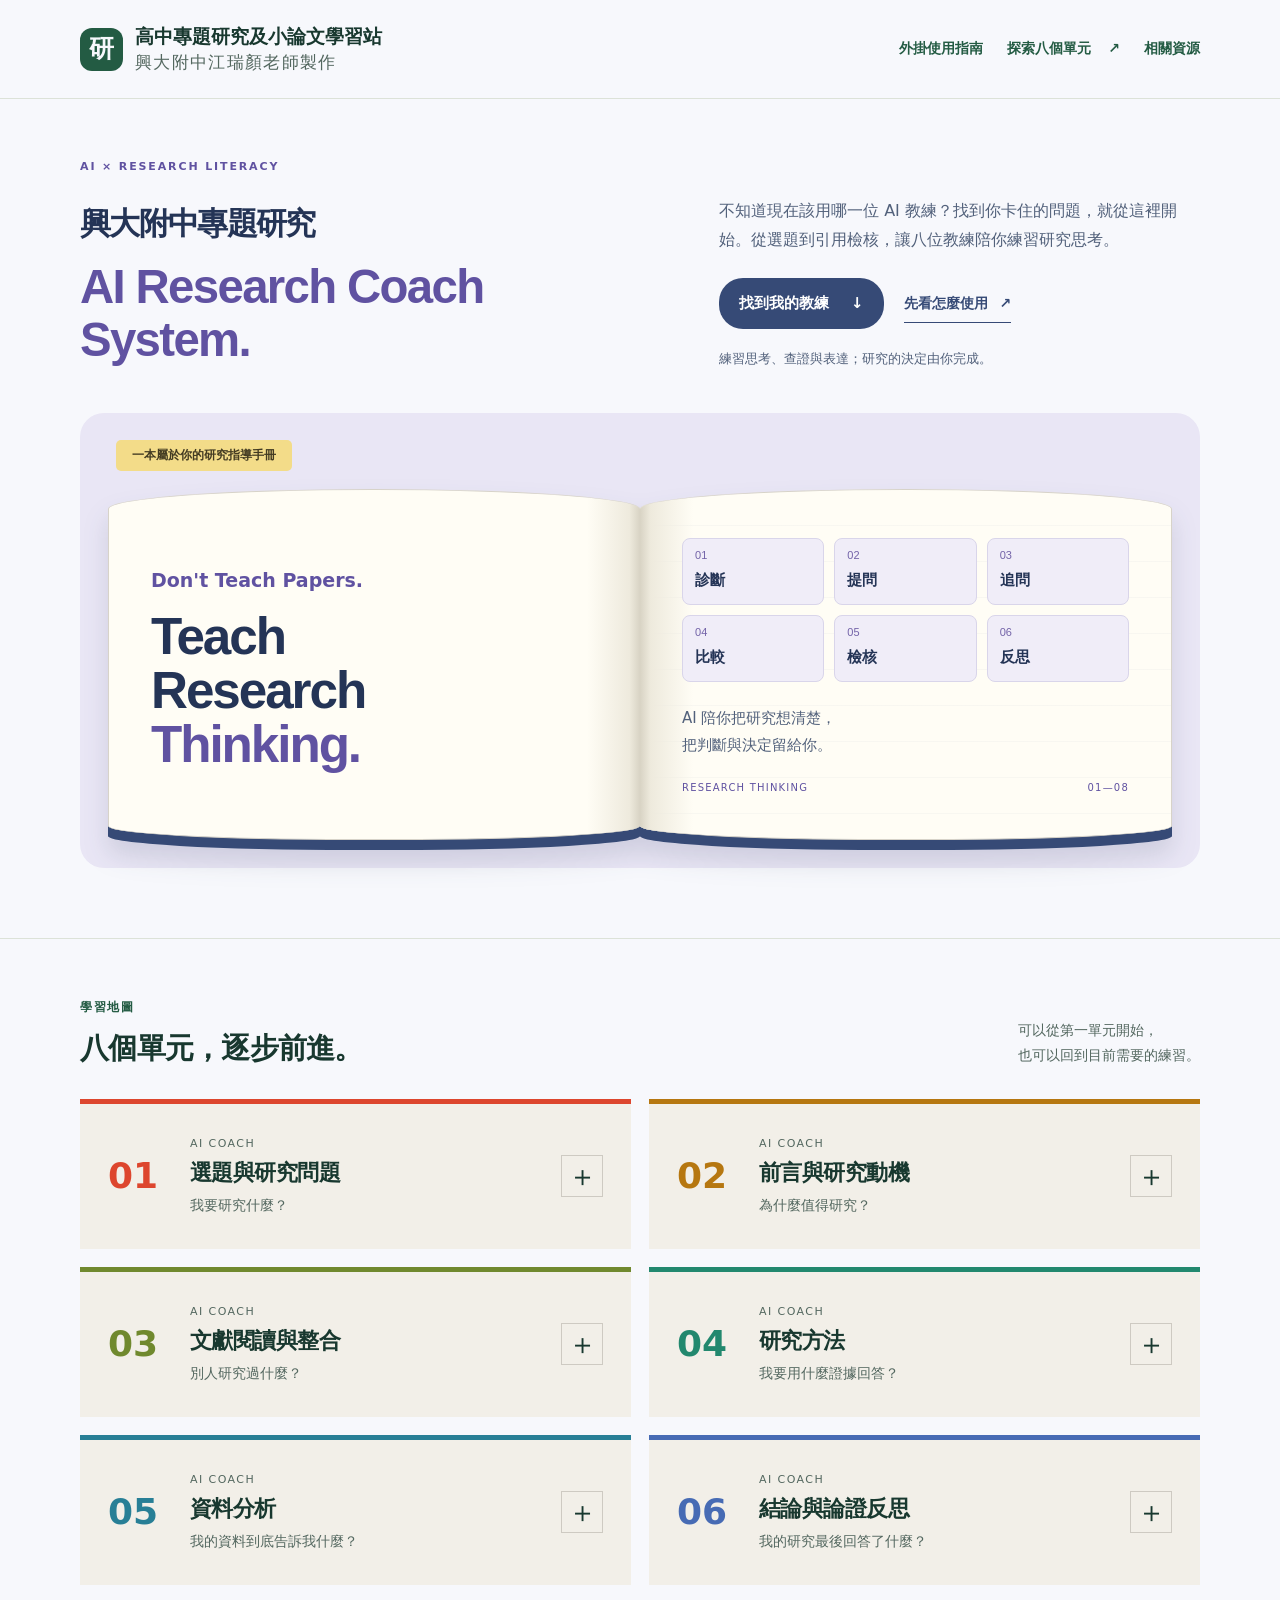
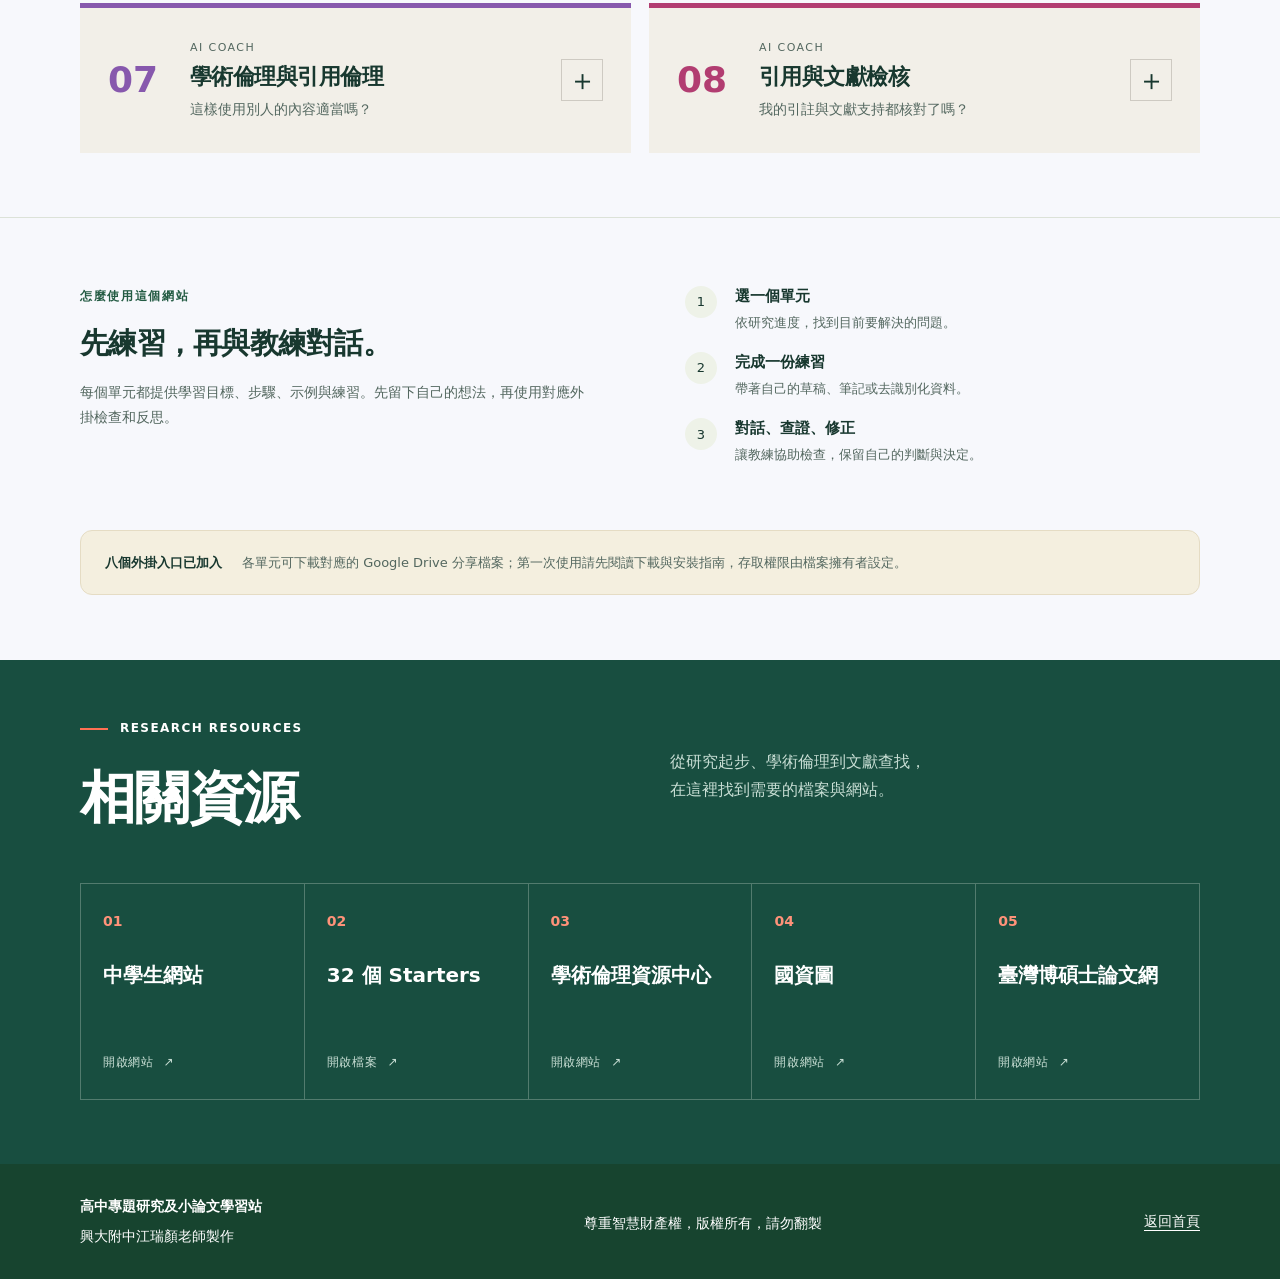
==== commit 44afec10: "Shape research handbook as symmetric open book" ====
--- a/index.html
+++ b/index.html
@@ -26,7 +26,7 @@
         <p class="hero-caption">練習思考、查證與表達；研究的決定由你完成。</p></div>
       </div>
       <aside class="hero-book-scene" aria-label="研究教練的理念：培養研究思考">
-        <span class="book-tab">一本屬於你的研究筆記</span>
+        <span class="book-tab">一本屬於你的研究指導手冊</span>
         <div class="hero-book">
           <div class="book-left">
           <p class="book-kicker" lang="en">Don't Teach Papers.</p>
--- a/assets/styles.css
+++ b/assets/styles.css
@@ -78,10 +78,13 @@
 .hero-guide-link span { margin-left: 7px; }
 .hero-caption { margin-top: 18px; margin-bottom: 0; font-size: 13px; color: #52617b; }
 .hero-book-scene { position: relative; padding: 27px 28px 28px; background: #e9e6f5; border-radius: 24px; }
-.hero-book { position: relative; display: grid; grid-template-columns: 1fr 1fr; background: #fffdf5; border: 1px solid #d7d3c9; border-radius: 8px; box-shadow: 0 5px 0 #dedacb, 0 9px 0 #364a76, 0 16px 22px #24345618; }
-.hero-book::before { content: ""; position: absolute; inset: 0 auto 0 50%; width: 16px; transform: translateX(-50%); background: linear-gradient(90deg, transparent, #d7d3c966, transparent); }
-.book-left, .book-right { padding: 38px 42px 32px; min-width: 0; }
-.book-right { display: flex; flex-direction: column; justify-content: center; background: repeating-linear-gradient(transparent 0 35px, #364a7609 35px 36px); }
+.hero-book { position: relative; display: grid; grid-template-columns: minmax(0, 1fr) minmax(0, 1fr); isolation: isolate; filter: drop-shadow(0 14px 12px #24345622); }
+.hero-book::before, .hero-book::after { content: ""; position: absolute; inset: 8px 0 -10px; z-index: -1; border-radius: 50% 50% 46% 46% / 20px 20px 14px 14px; background: #364a76; }
+.hero-book::before { right: 50%; box-shadow: 0 -3px 0 #dedacb, 0 -6px 0 #eee9dc; }
+.hero-book::after { left: 50%; box-shadow: 0 -3px 0 #dedacb, 0 -6px 0 #eee9dc; }
+.book-left, .book-right { position: relative; padding: 48px 42px 42px; min-width: 0; display: flex; flex-direction: column; justify-content: center; border: 1px solid #d7d3c9; border-radius: 50% 50% 46% 46% / 20px 20px 14px 14px; }
+.book-left { background: linear-gradient(90deg, #fffdf5 90%, #eeeadd 98%, #d8d3c4); border-right: 0; }
+.book-right { background: linear-gradient(90deg, #d8d3c4, #eeeadd 2%, #fffdf500 10%), repeating-linear-gradient(transparent 0 35px, #364a7609 35px 36px), #fffdf5; border-left: 0; }
 .book-tab { position: relative; display: inline-block; margin: -4px 0 18px 8px; padding: 5px 16px; background: #f3dc89; color: #433b22; border-radius: 5px; font-size: 12px; font-weight: 650; }
 .book-kicker { color: #6052a1; font-size: 19px; font-weight: 650; margin-bottom: 12px; }
 .book-title { font-family: Arial, system-ui, sans-serif; color: #243456; font-size: clamp(38px, 4vw, 52px); font-weight: 750; line-height: 1.06; letter-spacing: -.04em; margin-bottom: 0; }
@@ -248,13 +251,14 @@
   .hero-actions { gap: 16px; }
   .hero-guide-link { font-size: 13px; }
   .hero-book-scene { width: 100%; padding: 18px 14px 23px; border-radius: 16px; }
-  .hero-book { grid-template-columns: 1fr; }
-  .hero-book::before { display: none; }
-  .book-left, .book-right { padding: 25px; }
-  .book-right { border-top: 1px solid #d7d3c9; }
-  .book-title { font-size: 40px; margin-bottom: 0; }
-  .book-kicker { font-size: 19px; }
-  .book-path li { font-size: 13px; padding: 9px; }
+  .book-left, .book-right { padding: 30px 14px; }
+  .book-title { font-size: clamp(21px, 5.9vw, 40px); margin-bottom: 0; }
+  .book-kicker { font-size: 13px; line-height: 1.4; }
+  .book-path { grid-template-columns: repeat(2, minmax(0, 1fr)); gap: 6px; margin-bottom: 16px; }
+  .book-path li { font-size: 12px; padding: 7px 5px; }
+  .book-description { font-size: 12px; margin-bottom: 14px; }
+  .book-edition { flex-wrap: wrap; font-size: 8px; letter-spacing: .05em; }
+  .book-tab { margin-left: 0; font-size: 11px; }
   .section-heading { flex-direction: column; align-items: flex-start; gap: 16px; }
   .section-heading h2, .learning-guide h2 { font-size: 25px; }
   .section-heading > p br { display: none; }
